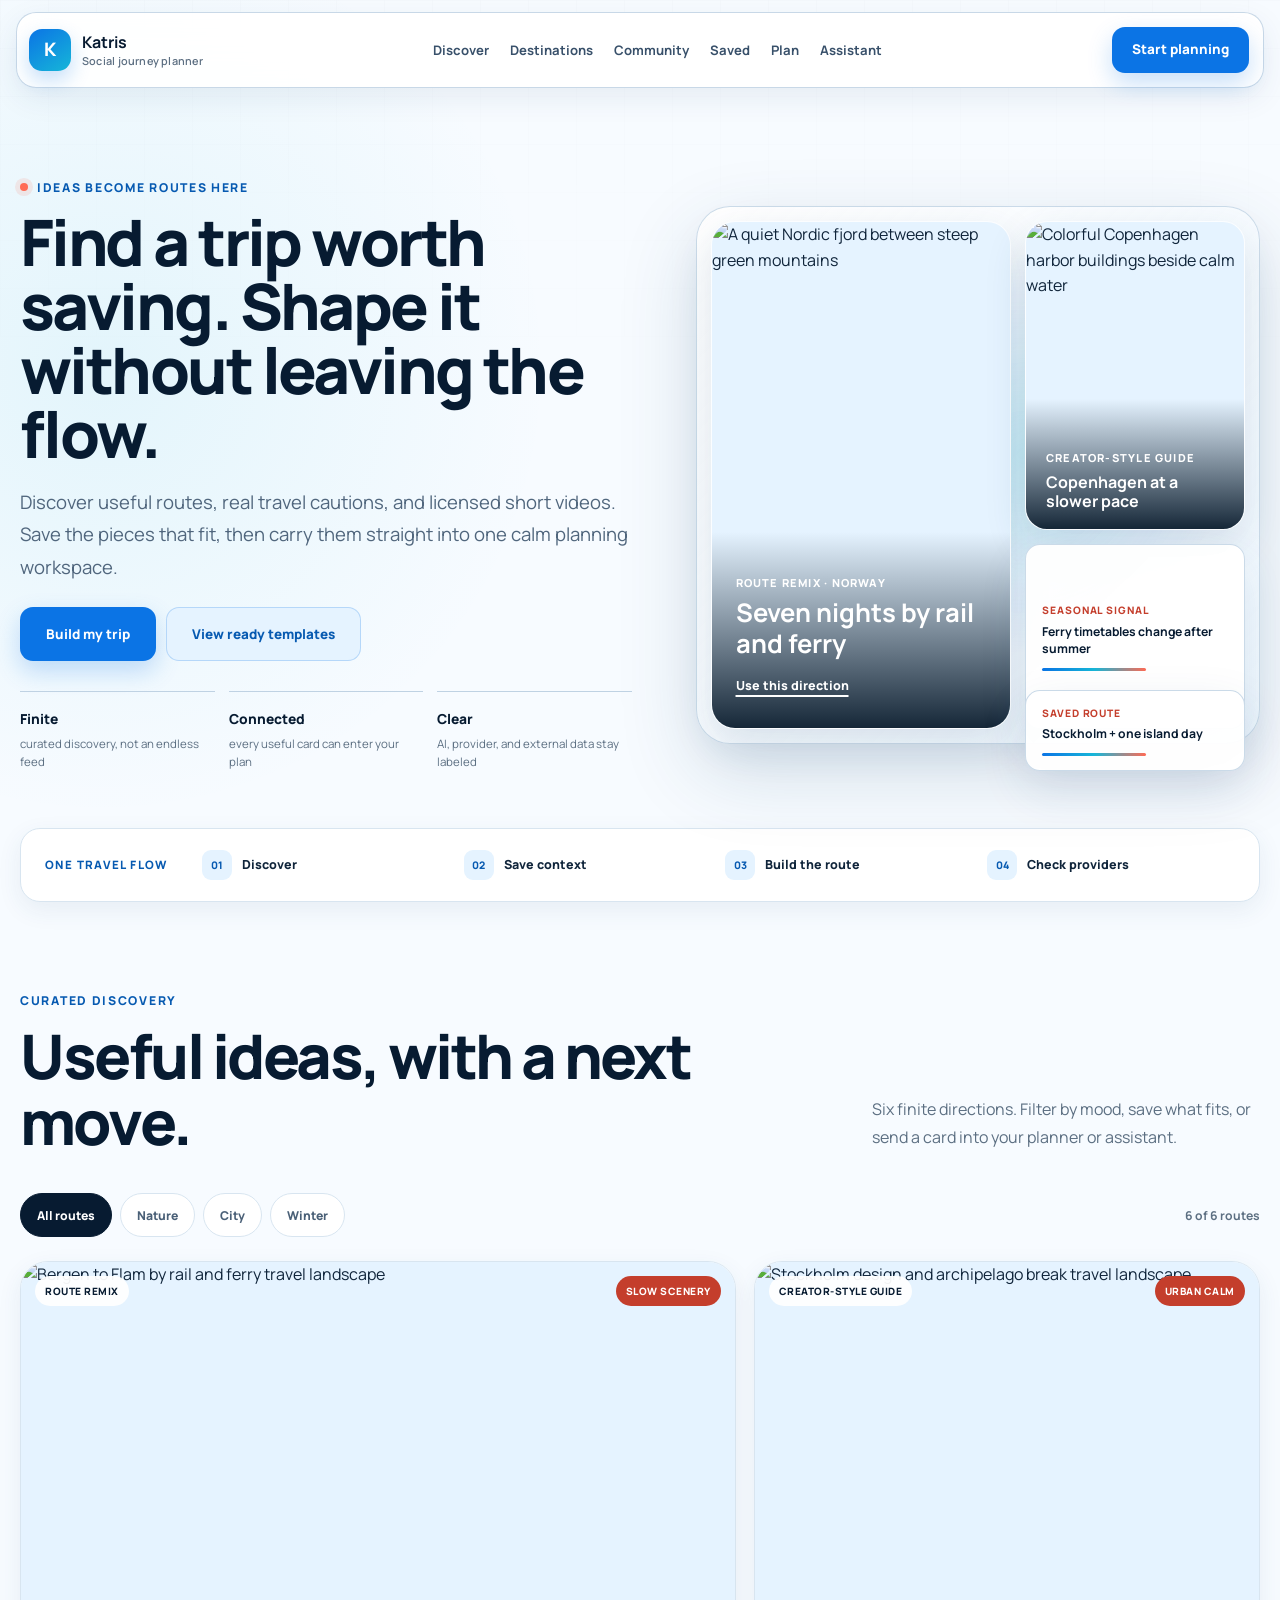
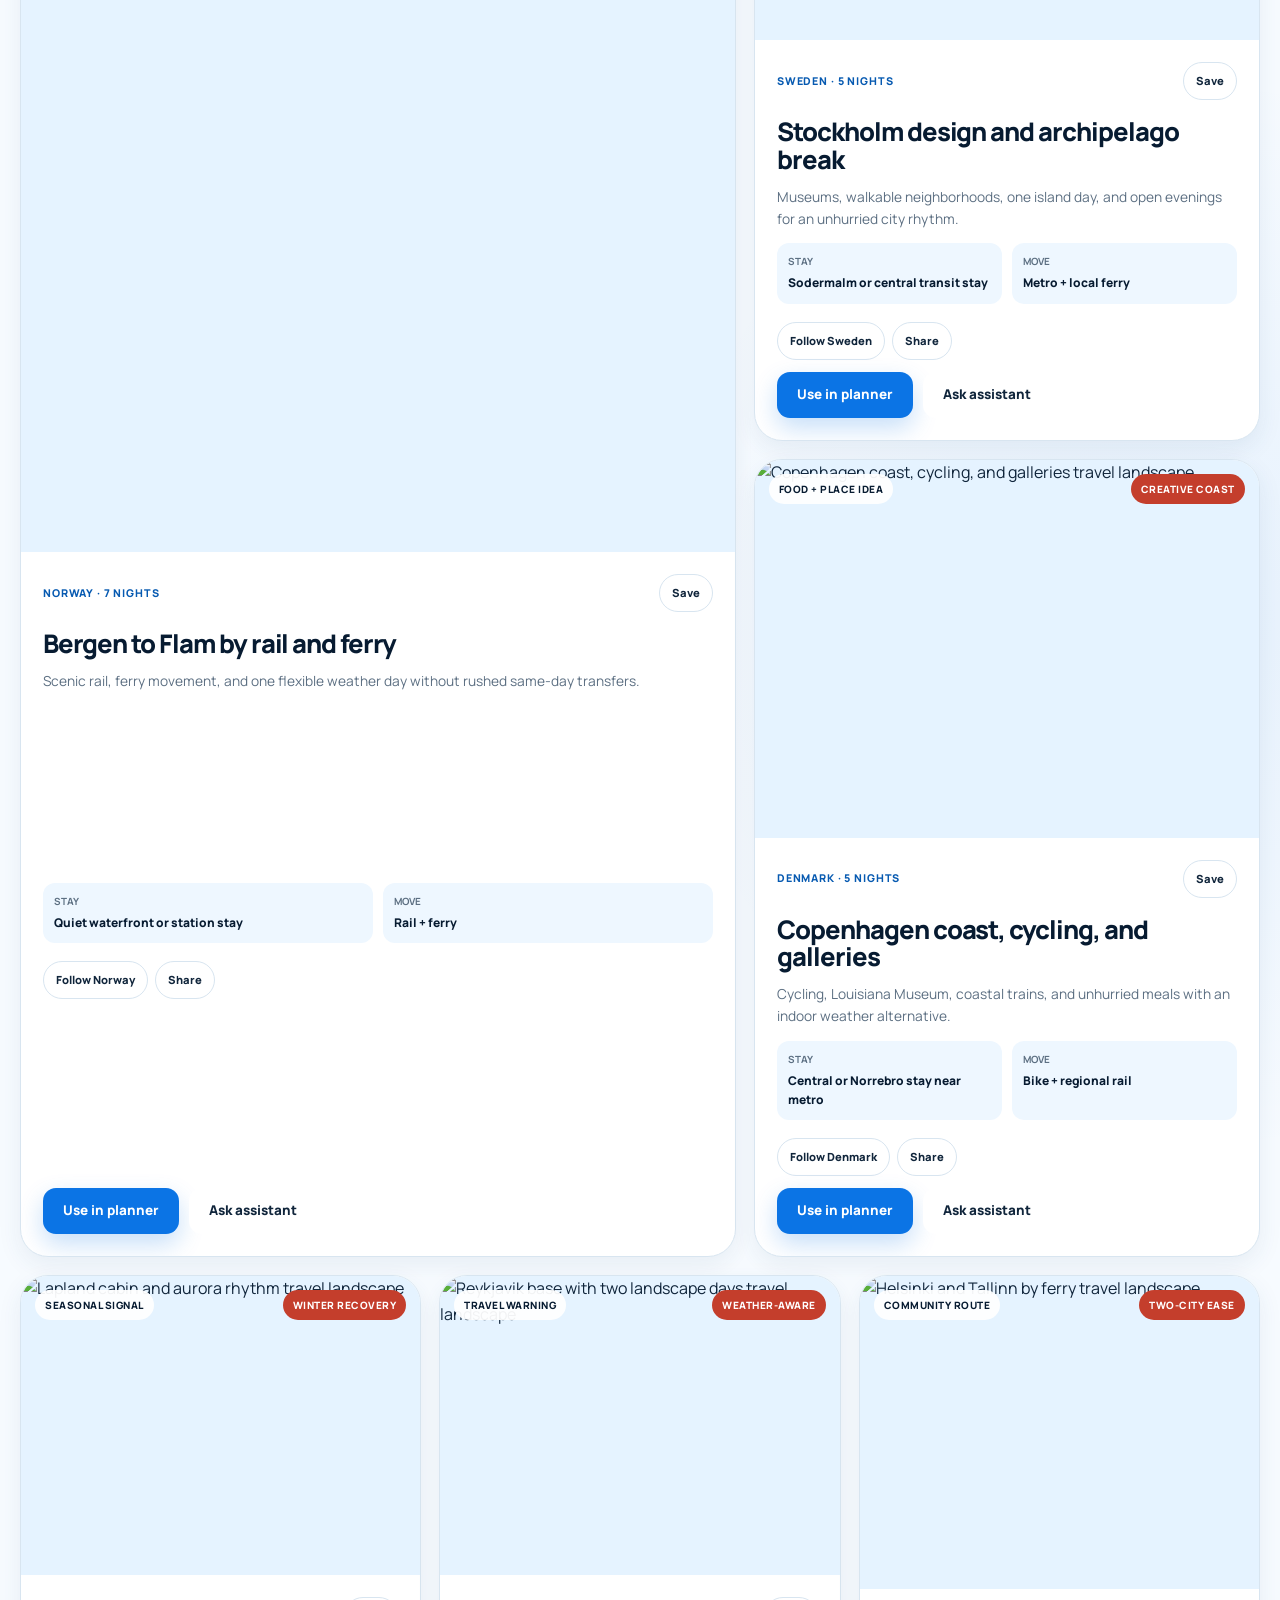
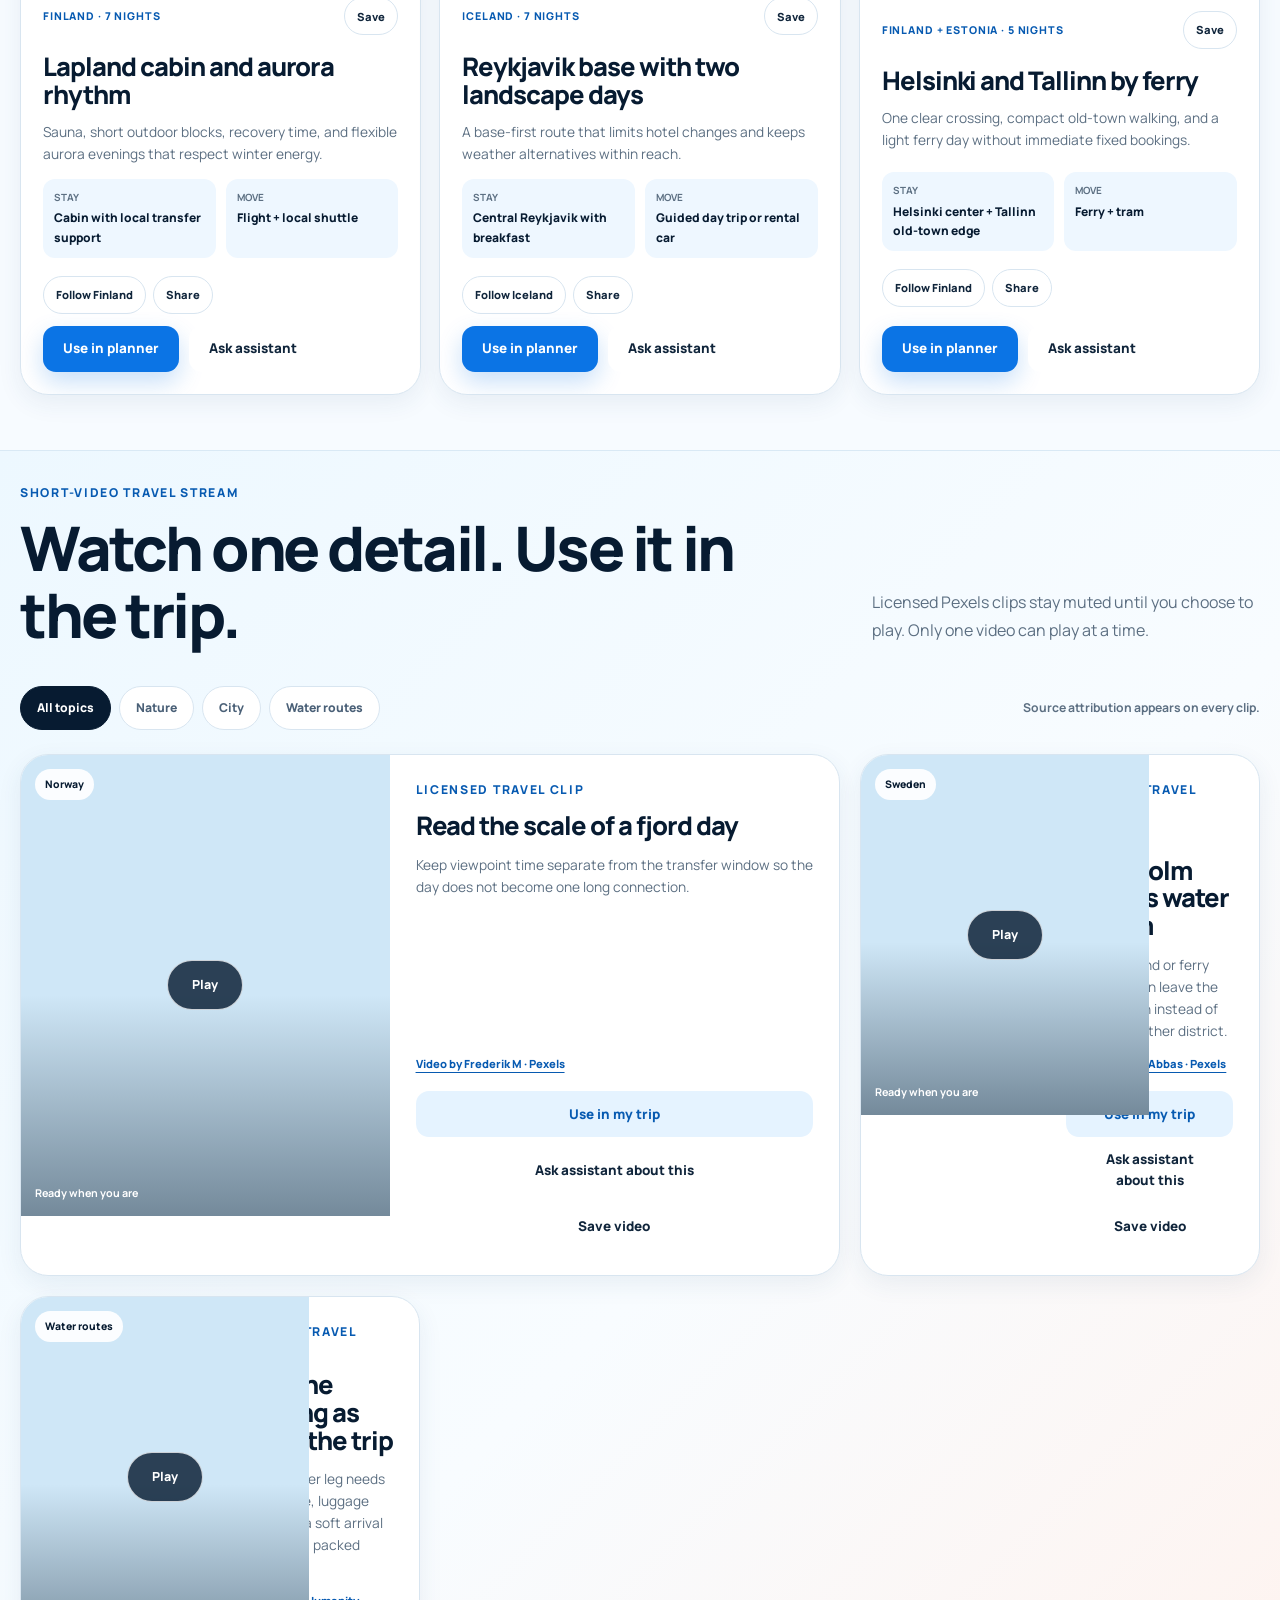
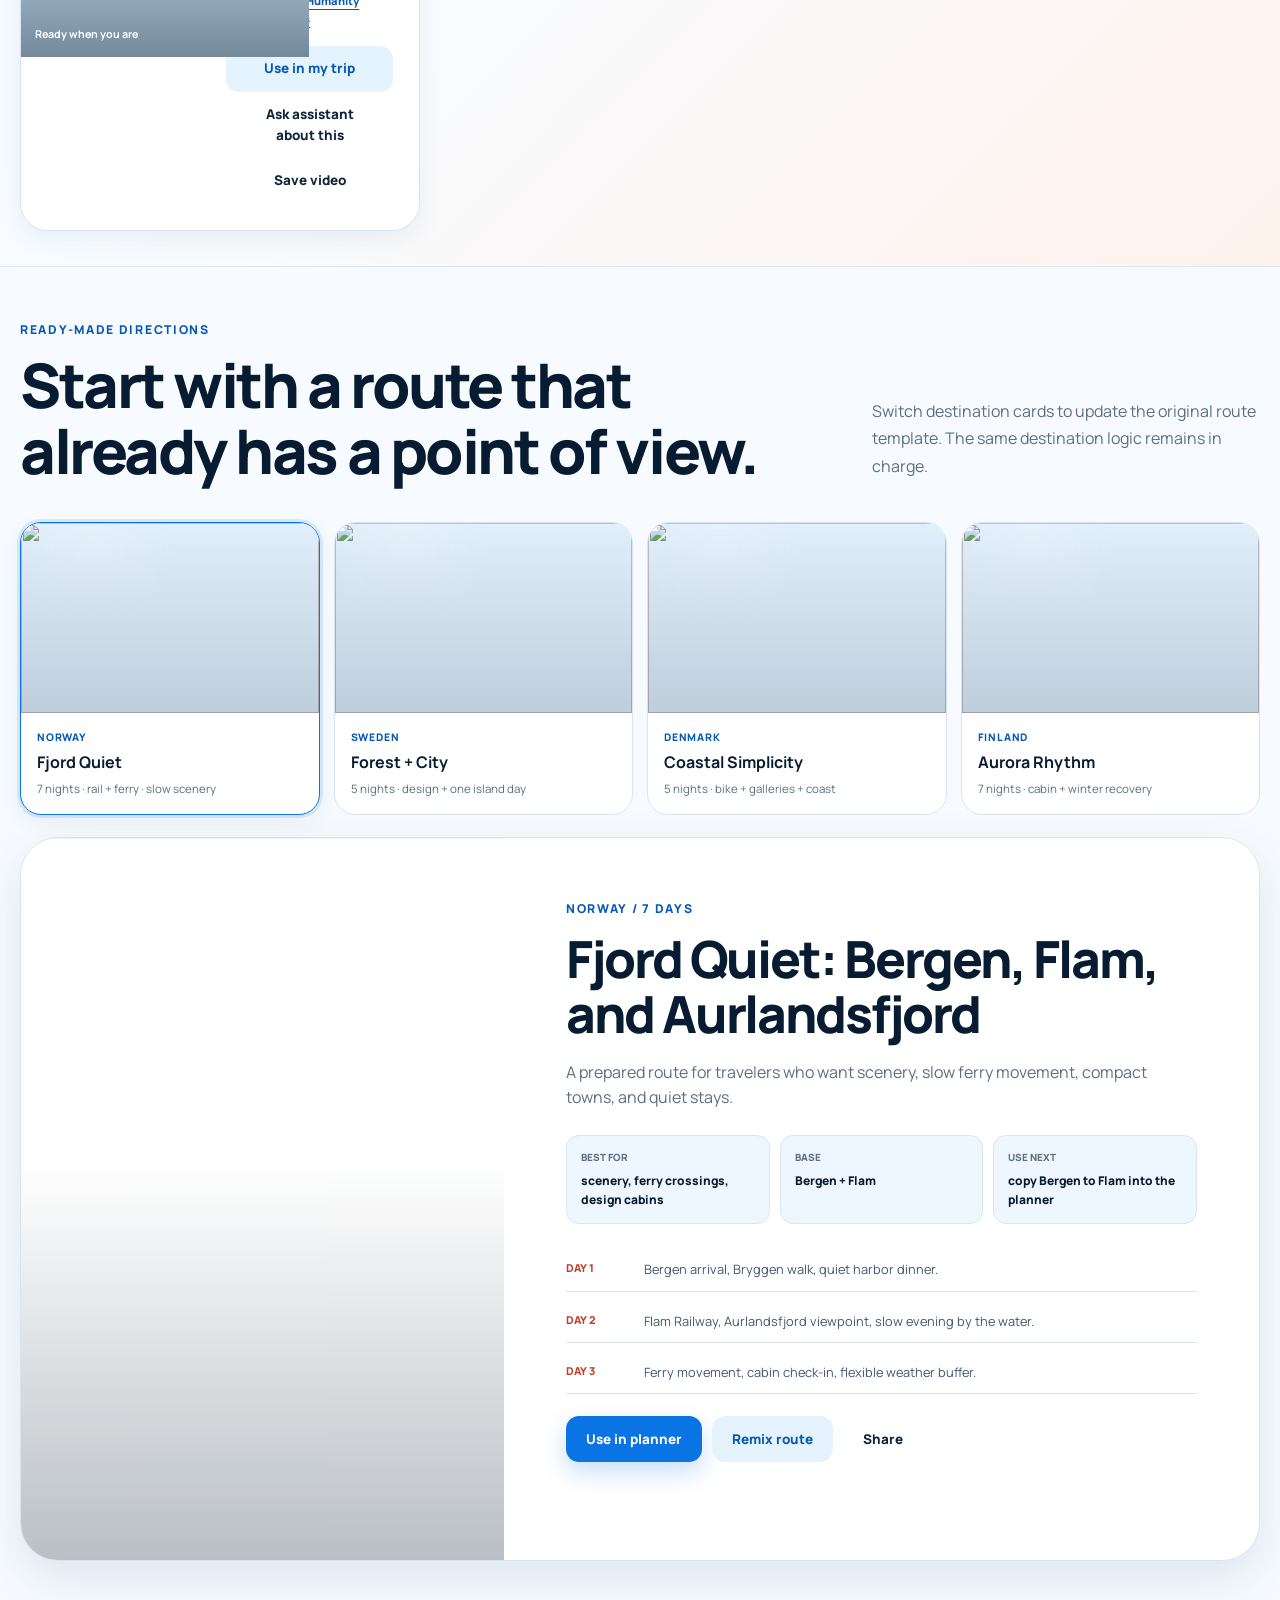
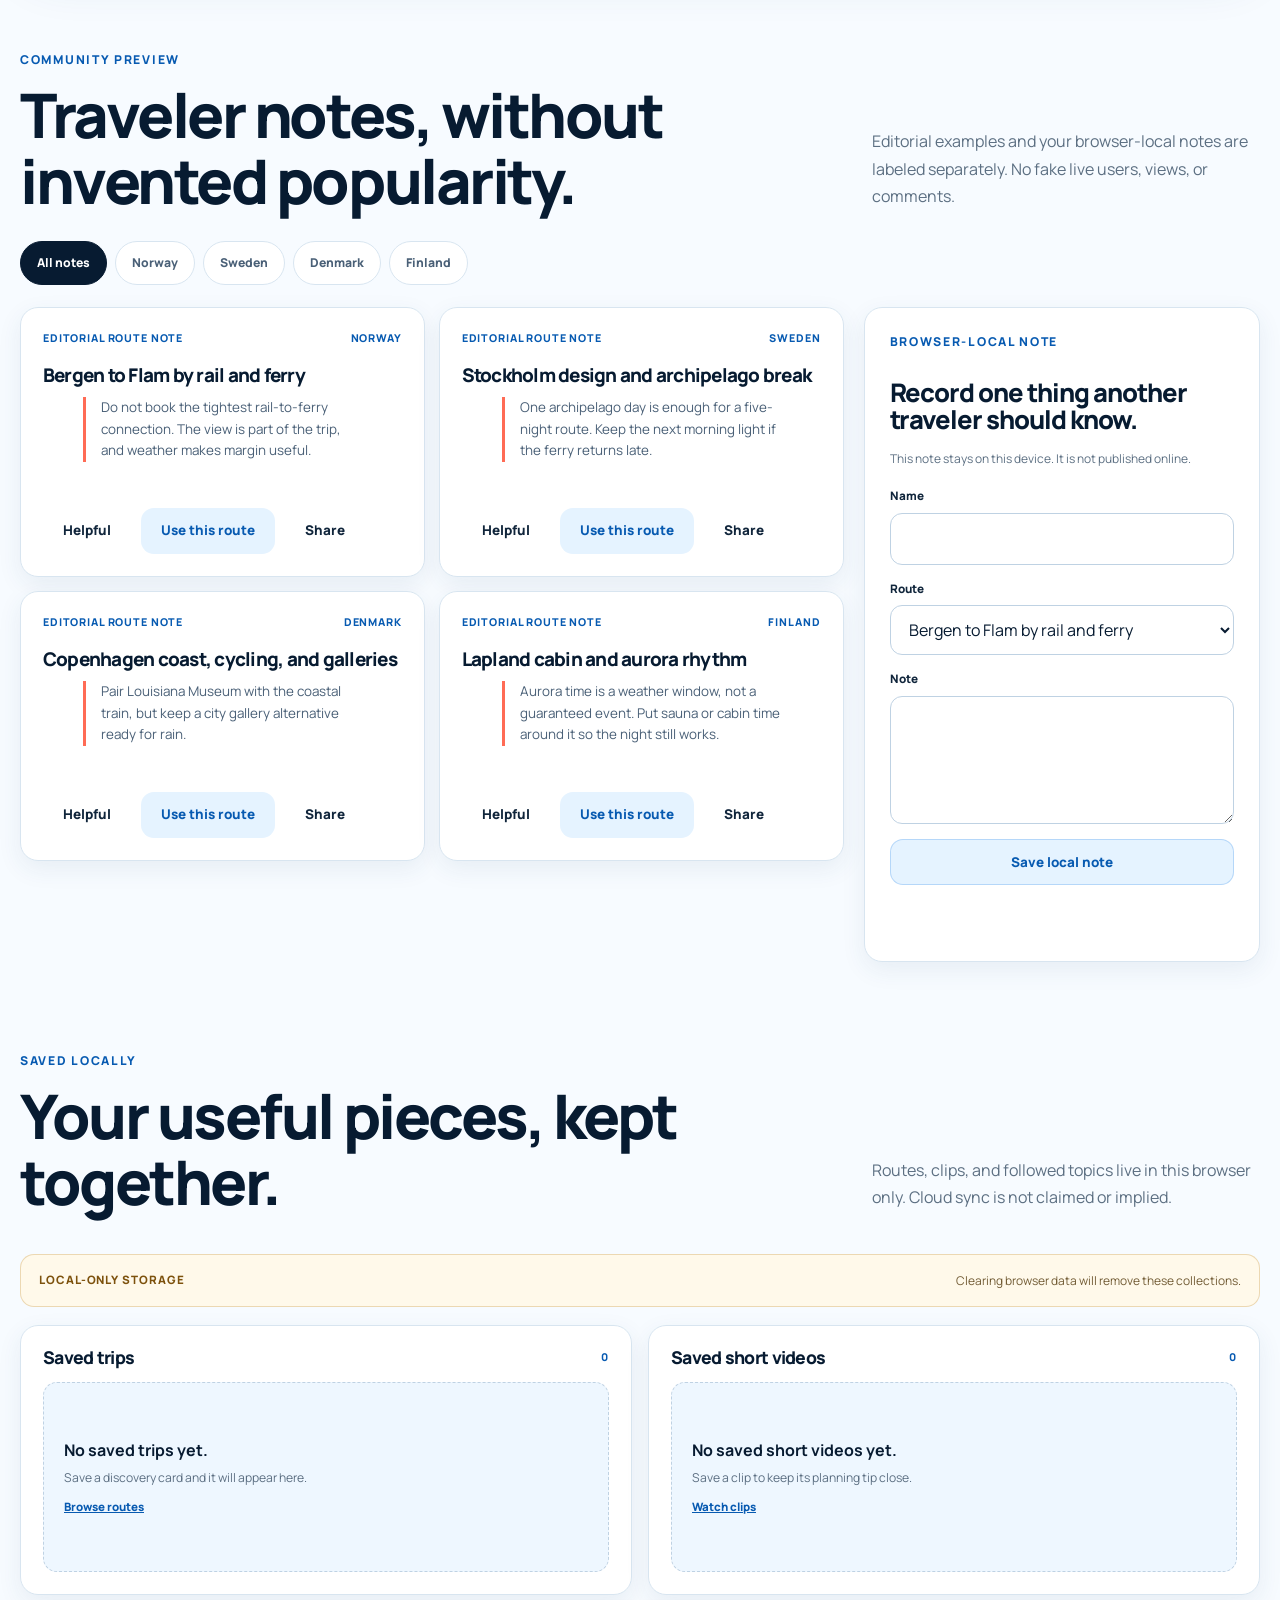
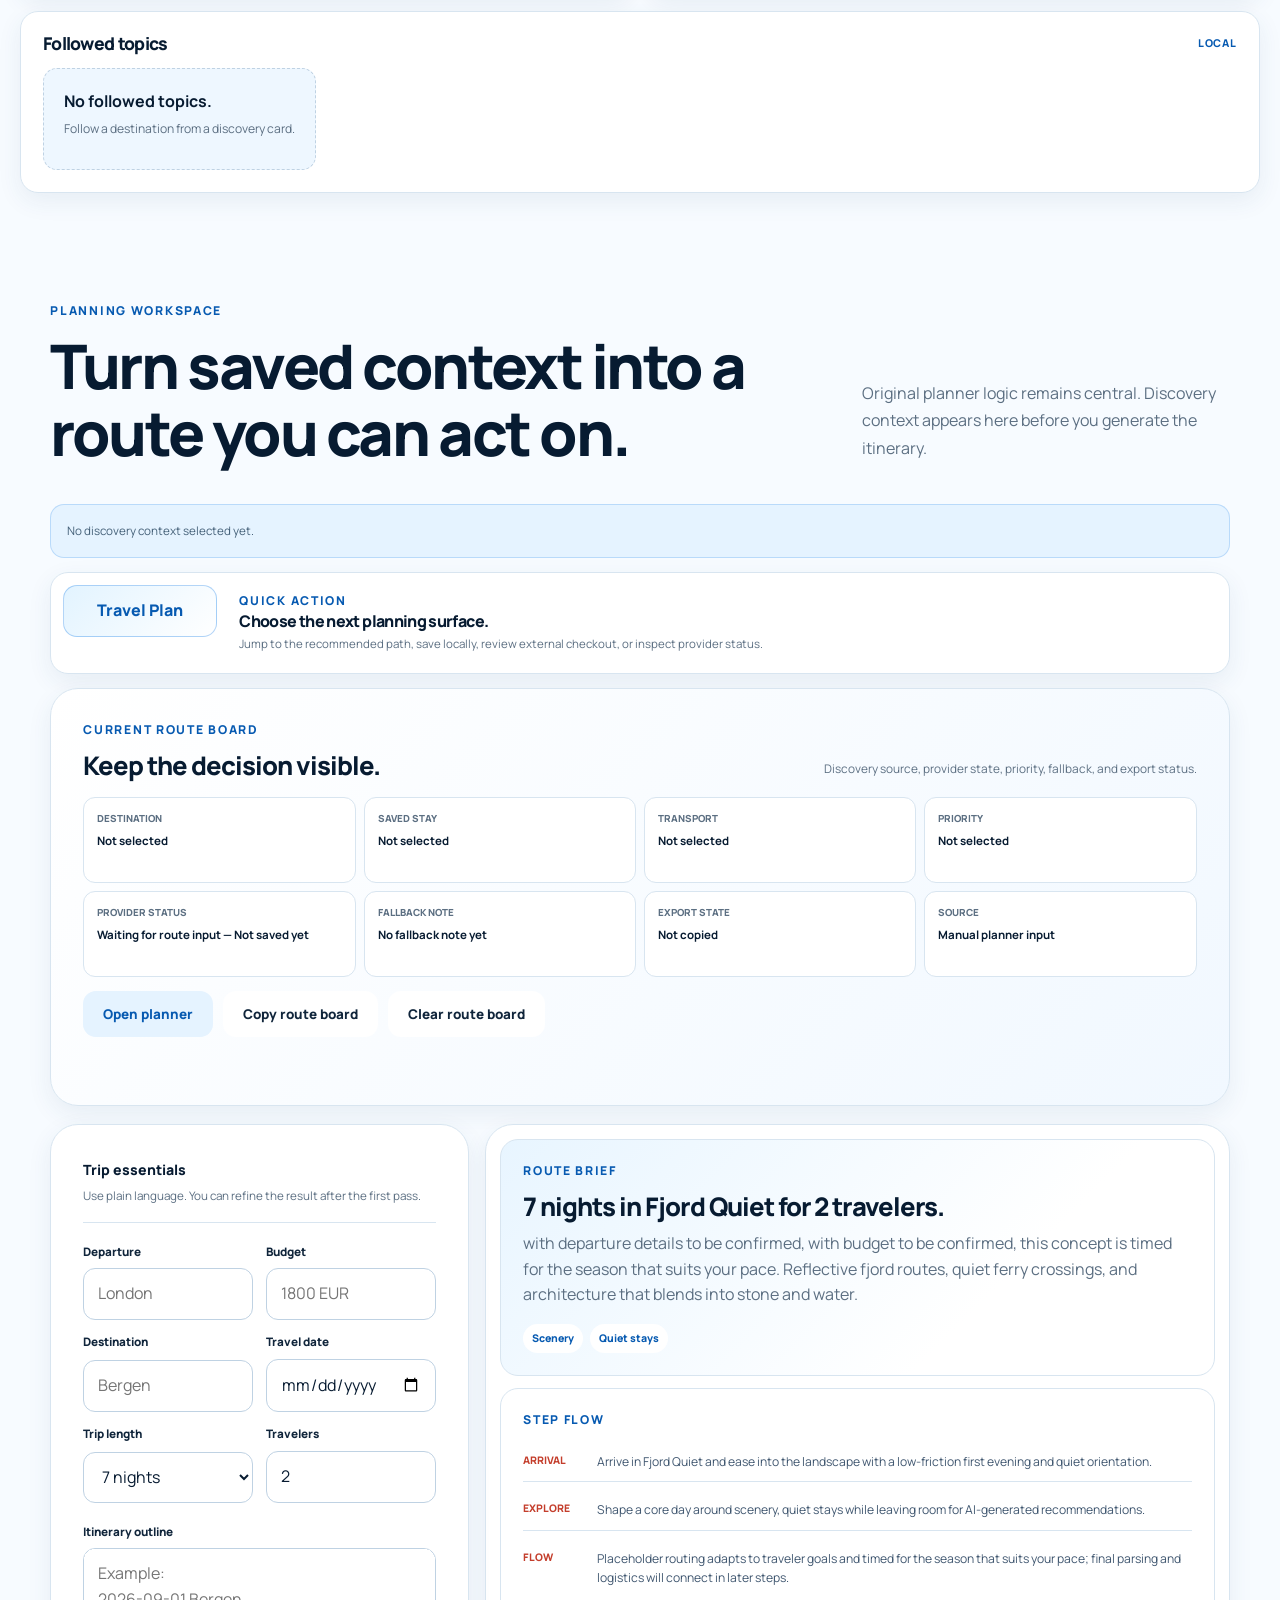
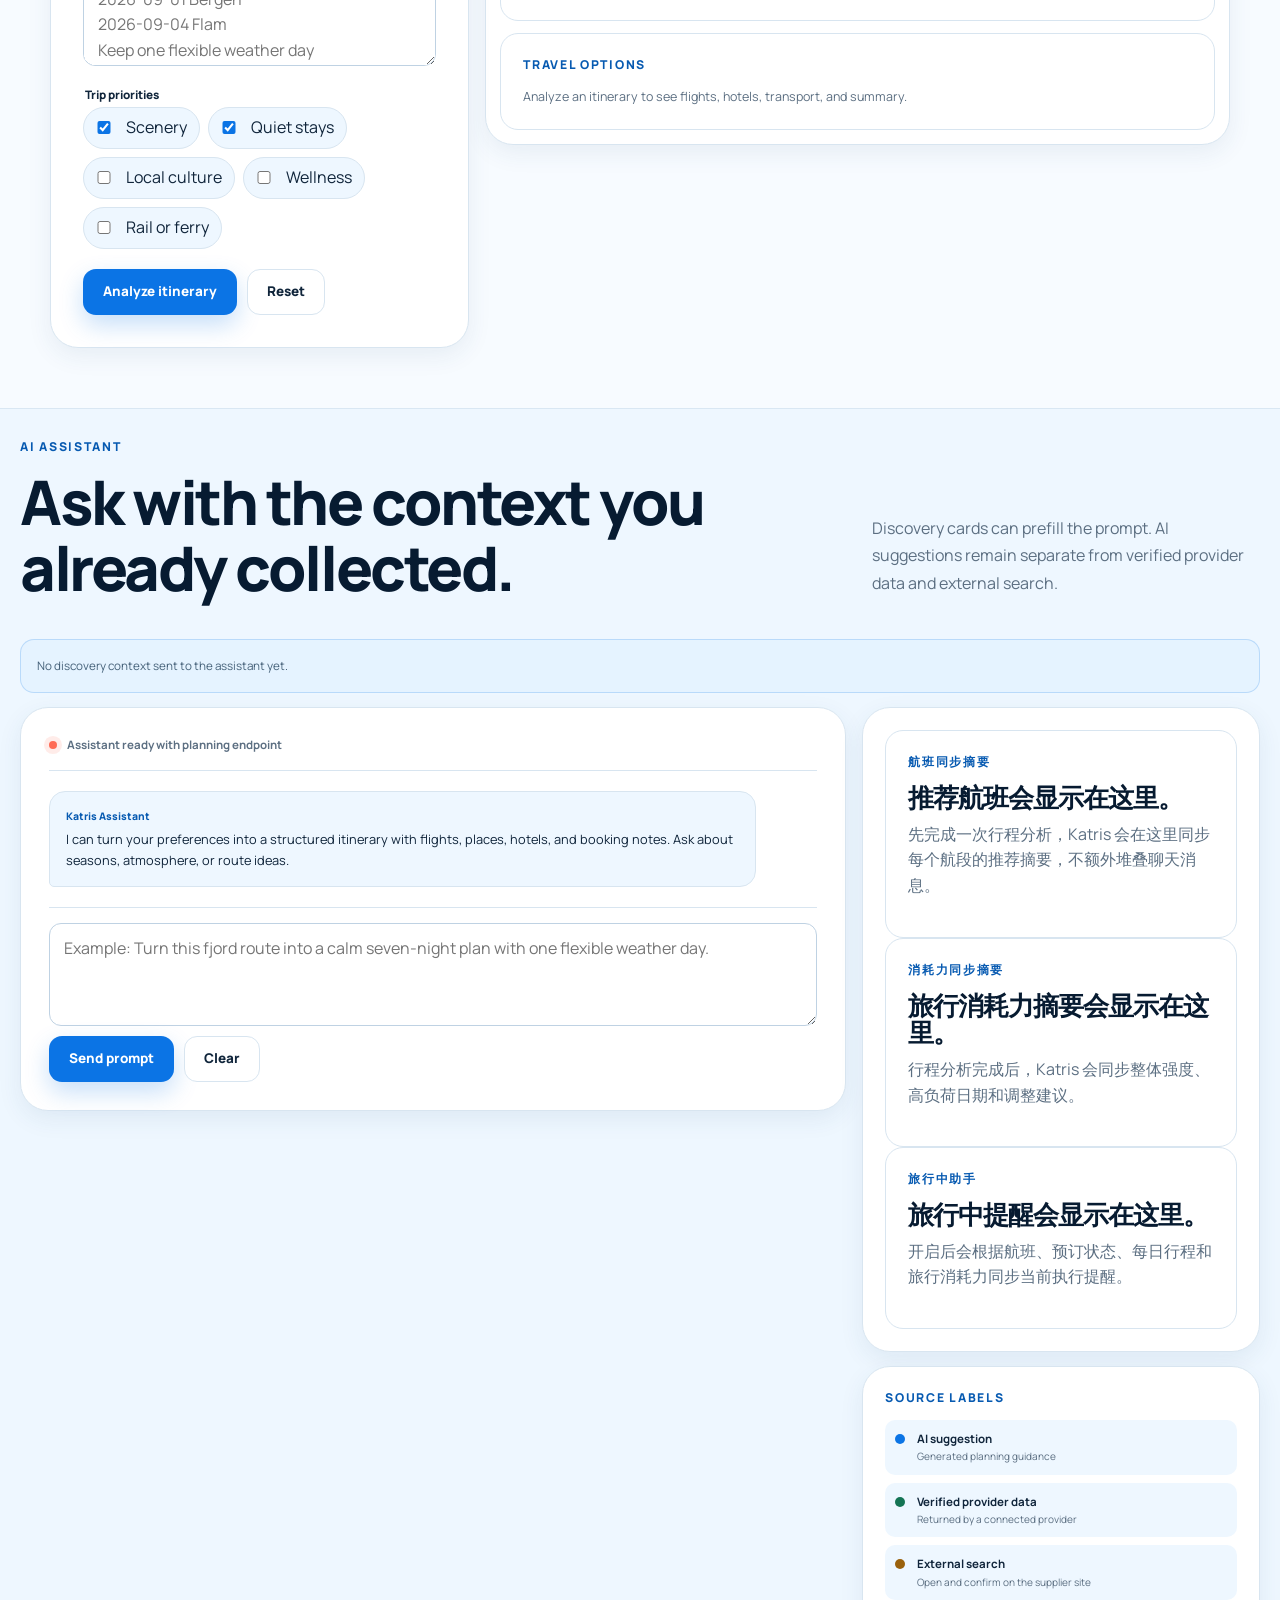
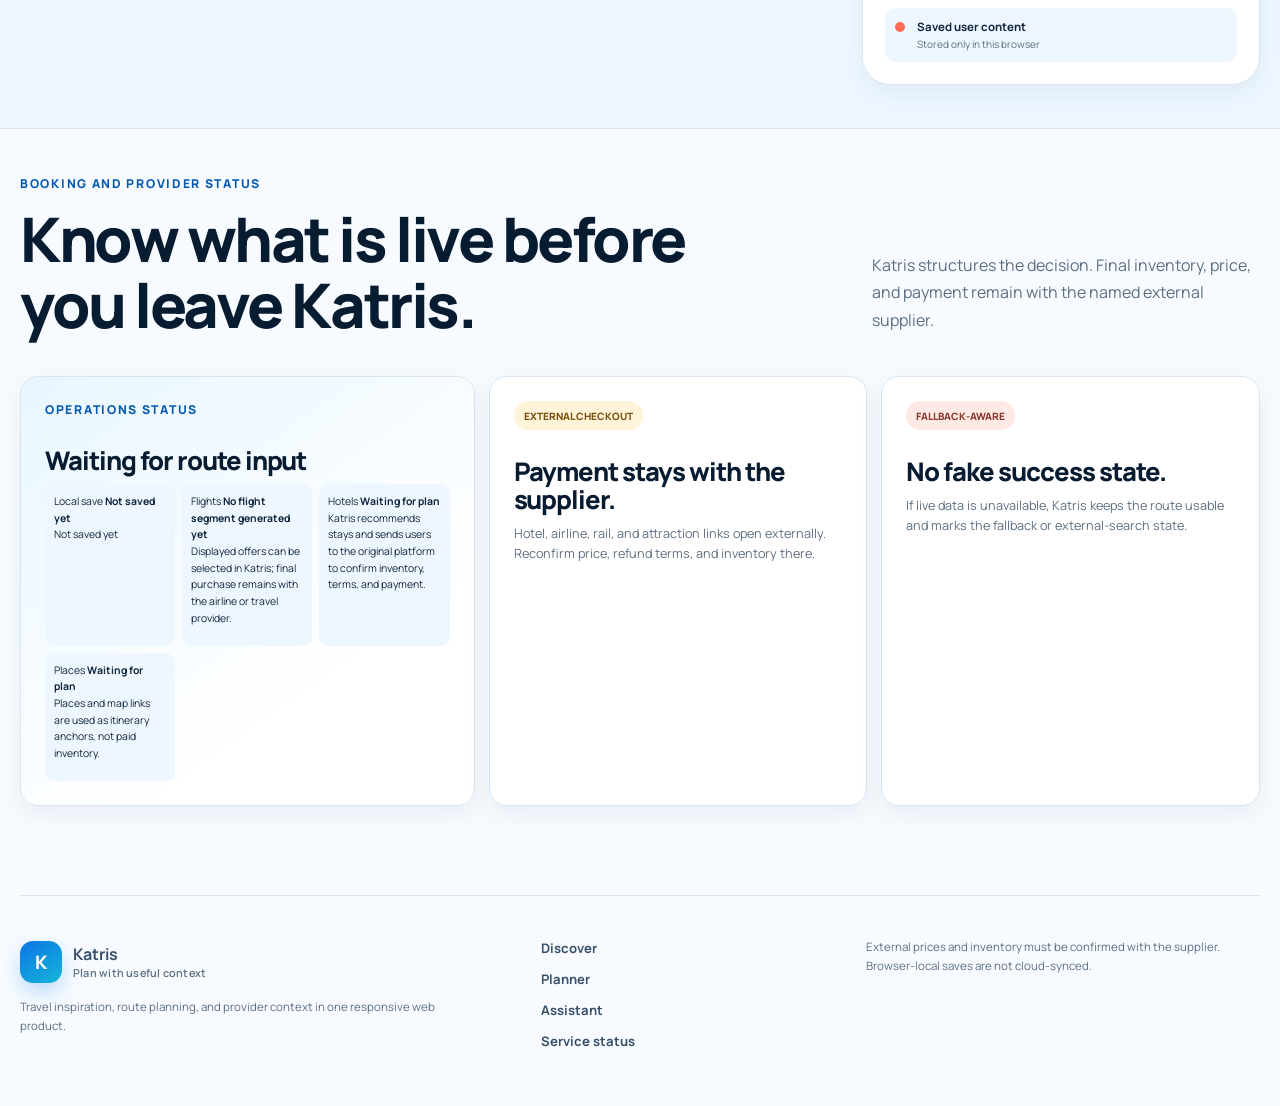
==== app.html @ 39244d88 "Merge cinematic shell with Katris app" ====
<!DOCTYPE html>
<html lang="en">
<head>
  <meta charset="UTF-8" />
  <meta name="viewport" content="width=device-width, initial-scale=1.0" />
  <meta name="theme-color" content="#f7fbff" />
  <title>Katris Travel AI | Discover, shape, and book a better trip</title>
  <meta
    name="description"
    content="Discover useful travel ideas, save the ones that fit, and turn them into a structured route with planning and provider context in one flow."
  />
  <link rel="icon" href="data:image/svg+xml,%3Csvg xmlns='http://www.w3.org/2000/svg' viewBox='0 0 64 64'%3E%3Crect width='64' height='64' rx='16' fill='%230b74e5'/%3E%3Ctext x='32' y='43' text-anchor='middle' font-family='Arial' font-size='34' font-weight='700' fill='white'%3EK%3C/text%3E%3C/svg%3E" />
  <link rel="preconnect" href="https://fonts.googleapis.com" />
  <link rel="preconnect" href="https://fonts.gstatic.com" crossorigin />
  <link href="https://fonts.googleapis.com/css2?family=Manrope:wght@400;500;600;700;800&amp;display=swap" rel="stylesheet" />
  <link rel="stylesheet" href="style.css" />
</head>
<body>
  <svg class="liquid-glass-svg" aria-hidden="true" focusable="false">
    <filter id="liquid-glass-filter" x="-20%" y="-20%" width="140%" height="140%">
      <feTurbulence type="fractalNoise" baseFrequency="0.012 0.028" numOctaves="2" seed="7" result="liquidNoise" />
      <feGaussianBlur in="liquidNoise" stdDeviation="1.8" result="softNoise" />
      <feDisplacementMap in="SourceGraphic" in2="softNoise" scale="10" xChannelSelector="R" yChannelSelector="G" result="refracted" />
      <feColorMatrix in="refracted" type="matrix" values="1 0 0 0 0.02  0 1 0 0 0.025  0 0 1 0 0.04  0 0 0 0.92 0" result="edgeTint" />
      <feBlend in="SourceGraphic" in2="edgeTint" mode="screen" />
    </filter>
  </svg>

  <a class="skip-link" href="#overview">Skip to content</a>

  <header class="site-header" data-header>
    <a class="brand" href="#top" aria-label="Katris Travel AI home">
      <span class="brand-mark" aria-hidden="true">K</span>
      <span class="brand-copy">
        <strong>Katris</strong>
        <span>Social journey planner</span>
      </span>
    </a>

    <nav class="site-nav" aria-label="Primary navigation">
      <a href="#discover">Discover</a>
      <a href="#destinations">Destinations</a>
      <a href="#community">Community</a>
      <a href="#saved">Saved</a>
      <a href="#planner">Plan</a>
      <a href="#assistant">Assistant</a>
    </nav>

    <button class="nav-cta" type="button" data-scroll-target="#planner">Start planning</button>
  </header>

  <main id="top">
    <section class="hero-section" id="overview" aria-labelledby="hero-title">
      <div class="hero-copy">
        <p class="eyebrow"><span class="signal-dot" aria-hidden="true"></span>Ideas become routes here</p>
        <h1 id="hero-title">Find a trip worth saving. Shape it without leaving the flow.</h1>
        <p class="hero-text">
          Discover useful routes, real travel cautions, and licensed short videos. Save the pieces that fit,
          then carry them straight into one calm planning workspace.
        </p>

        <div class="hero-actions">
          <button class="primary-button" type="button" data-scroll-target="#planner">Build my trip</button>
          <button class="secondary-button" type="button" data-scroll-target="#destinations">View ready templates</button>
        </div>

        <dl class="hero-stats">
          <div><dt>Finite</dt><dd>curated discovery, not an endless feed</dd></div>
          <div><dt>Connected</dt><dd>every useful card can enter your plan</dd></div>
          <div><dt>Clear</dt><dd>AI, provider, and external data stay labeled</dd></div>
        </dl>
      </div>

      <div class="hero-panel" role="group" aria-label="Travel discovery preview">
        <article class="hero-story hero-story--primary">
          <video
            class="motion-media"
            muted
            loop
            autoplay
            playsinline
            preload="metadata"
            poster="https://images.unsplash.com/photo-1500534623283-312aade485b7?auto=format&amp;fit=crop&amp;w=1200&amp;q=88"
            aria-hidden="true"
          >
            <source src="https://www.pexels.com/download/video/5208612/" type="video/mp4" />
          </video>
          <img
            src="https://images.unsplash.com/photo-1500534623283-312aade485b7?auto=format&amp;fit=crop&amp;w=1200&amp;q=88"
            alt="A quiet Nordic fjord between steep green mountains"
            width="900"
            height="1200"
            fetchpriority="high"
          />
          <div class="story-overlay">
            <span>Route remix · Norway</span>
            <strong>Seven nights by rail and ferry</strong>
            <button type="button" data-hero-route="fjord">Use this direction</button>
          </div>
        </article>

        <article class="hero-story hero-story--side">
          <video
            class="motion-media"
            muted
            loop
            autoplay
            playsinline
            preload="metadata"
            poster="https://images.unsplash.com/photo-1513622470522-26c3c8a854bc?auto=format&amp;fit=crop&amp;w=900&amp;q=86"
            aria-hidden="true"
          >
            <source src="https://www.pexels.com/download/video/12637601/" type="video/mp4" />
          </video>
          <img
            src="https://images.unsplash.com/photo-1513622470522-26c3c8a854bc?auto=format&amp;fit=crop&amp;w=900&amp;q=86"
            alt="Colorful Copenhagen harbor buildings beside calm water"
            width="900"
            height="640"
            fetchpriority="high"
          />
          <div class="story-overlay compact">
            <span>Creator-style guide</span>
            <strong>Copenhagen at a slower pace</strong>
          </div>
        </article>

        <aside class="hero-signal hero-signal--top" aria-label="Seasonal travel signal">
          <span>Seasonal signal</span>
          <strong>Ferry timetables change after summer</strong>
        </aside>
        <aside class="hero-signal hero-signal--bottom" aria-label="Saved route preview">
          <span>Saved route</span>
          <strong>Stockholm + one island day</strong>
        </aside>
      </div>
    </section>

    <section class="social-proof-strip" aria-label="How Katris connects discovery to planning">
      <p>One travel flow</p>
      <ol>
        <li><span>01</span>Discover</li>
        <li><span>02</span>Save context</li>
        <li><span>03</span>Build the route</li>
        <li><span>04</span>Check providers</li>
      </ol>
    </section>

    <section class="feature-section discover-section" id="discover" aria-labelledby="discover-title">
      <div class="feature-heading">
        <div>
          <p class="eyebrow">Curated discovery</p>
          <h2 id="discover-title">Useful ideas, with a next move.</h2>
        </div>
        <p>Six finite directions. Filter by mood, save what fits, or send a card into your planner or assistant.</p>
      </div>

      <div class="feature-toolbar" role="group" aria-label="Filter discovery routes">
        <div class="feature-filters">
          <button class="is-active" type="button" data-filter="all" aria-pressed="true">All routes</button>
          <button type="button" data-filter="nature" aria-pressed="false">Nature</button>
          <button type="button" data-filter="city" aria-pressed="false">City</button>
          <button type="button" data-filter="winter" aria-pressed="false">Winter</button>
        </div>
        <span id="discovery-count" class="result-count" aria-live="polite"></span>
      </div>

      <div class="discovery-grid" id="discovery-grid" aria-live="polite" aria-busy="false"></div>
      <div class="module-state" id="discovery-state" hidden role="status"></div>
    </section>

    <section class="feature-section video-section" id="guides" aria-labelledby="video-title">
      <div class="feature-heading">
        <div>
          <p class="eyebrow">Short-video travel stream</p>
          <h2 id="video-title">Watch one detail. Use it in the trip.</h2>
        </div>
        <p>Licensed Pexels clips stay muted until you choose to play. Only one video can play at a time.</p>
      </div>

      <div class="feature-toolbar" role="group" aria-label="Filter travel videos">
        <div class="feature-filters video-filters">
          <button class="is-active" type="button" data-video-filter="all" aria-pressed="true">All topics</button>
          <button type="button" data-video-filter="nature" aria-pressed="false">Nature</button>
          <button type="button" data-video-filter="city" aria-pressed="false">City</button>
          <button type="button" data-video-filter="water" aria-pressed="false">Water routes</button>
        </div>
        <p class="source-note">Source attribution appears on every clip.</p>
      </div>

      <div class="video-stream" id="guidance-grid" aria-live="polite"></div>
      <div class="module-state" id="video-state" hidden role="status"></div>
    </section>

    <section class="destinations-section" id="destinations" aria-labelledby="routes-title">
      <div class="section-heading">
        <div>
          <p class="eyebrow">Ready-made directions</p>
          <h2 id="routes-title">Start with a route that already has a point of view.</h2>
        </div>
        <p>Switch destination cards to update the original route template. The same destination logic remains in charge.</p>
      </div>

      <div class="destination-grid" role="group" aria-label="Destination moods">
        <button class="destination-card is-active" type="button" data-region="fjord" aria-pressed="true">
          <span class="destination-visual">
            <video muted loop autoplay playsinline preload="metadata" poster="https://images.unsplash.com/photo-1500534623283-312aade485b7?auto=format&amp;fit=crop&amp;w=900&amp;q=84" aria-hidden="true">
              <source src="https://www.pexels.com/download/video/5208612/" type="video/mp4" />
            </video>
            <img
              src="https://images.unsplash.com/photo-1500534623283-312aade485b7?auto=format&amp;fit=crop&amp;w=900&amp;q=84"
              alt=""
              width="900"
              height="720"
              loading="lazy"
            />
          </span>
          <span class="destination-copy"><span class="route-country">Norway</span><strong>Fjord Quiet</strong><span>7 nights · rail + ferry · slow scenery</span></span>
        </button>

        <button class="destination-card" type="button" data-region="forest" aria-pressed="false">
          <span class="destination-visual">
            <video muted loop autoplay playsinline preload="metadata" poster="https://images.unsplash.com/photo-1509356843151-3e7d96241e11?auto=format&amp;fit=crop&amp;w=900&amp;q=84" aria-hidden="true">
              <source src="https://www.pexels.com/download/video/12637601/" type="video/mp4" />
            </video>
            <img
              src="https://images.unsplash.com/photo-1509356843151-3e7d96241e11?auto=format&amp;fit=crop&amp;w=900&amp;q=84"
              alt=""
              width="900"
              height="720"
              loading="lazy"
            />
          </span>
          <span class="destination-copy"><span class="route-country">Sweden</span><strong>Forest + City</strong><span>5 nights · design + one island day</span></span>
        </button>

        <button class="destination-card" type="button" data-region="coast" aria-pressed="false">
          <span class="destination-visual">
            <video muted loop autoplay playsinline preload="metadata" poster="https://images.unsplash.com/photo-1513622470522-26c3c8a854bc?auto=format&amp;fit=crop&amp;w=900&amp;q=84" aria-hidden="true">
              <source src="https://www.pexels.com/download/video/13600132/" type="video/mp4" />
            </video>
            <img
              src="https://images.unsplash.com/photo-1513622470522-26c3c8a854bc?auto=format&amp;fit=crop&amp;w=900&amp;q=84"
              alt=""
              width="900"
              height="720"
              loading="lazy"
            />
          </span>
          <span class="destination-copy"><span class="route-country">Denmark</span><strong>Coastal Simplicity</strong><span>5 nights · bike + galleries + coast</span></span>
        </button>

        <button class="destination-card" type="button" data-region="aurora" aria-pressed="false">
          <span class="destination-visual">
            <video muted loop autoplay playsinline preload="metadata" poster="https://images.unsplash.com/photo-1483347756197-71ef80e95f73?auto=format&amp;fit=crop&amp;w=900&amp;q=84" aria-hidden="true">
              <source src="https://www.pexels.com/download/video/5701989/" type="video/mp4" />
            </video>
            <img
              src="https://images.unsplash.com/photo-1483347756197-71ef80e95f73?auto=format&amp;fit=crop&amp;w=900&amp;q=84"
              alt=""
              width="900"
              height="720"
              loading="lazy"
            />
          </span>
          <span class="destination-copy"><span class="route-country">Finland</span><strong>Aurora Rhythm</strong><span>7 nights · cabin + winter recovery</span></span>
        </button>
      </div>

      <article class="destination-template" id="destination-template" aria-live="polite">
        <div class="template-media" aria-hidden="true"></div>
        <div class="template-copy">
          <p class="eyebrow" id="template-kicker">Norway / 7 days</p>
          <h3 id="template-title">Fjord Quiet: Bergen, Flam, and Aurlandsfjord</h3>
          <p id="template-summary">A prepared route for travelers who want scenery, slow ferry movement, compact towns, and quiet stays.</p>
          <dl class="template-meta">
            <div><dt>Best for</dt><dd id="template-best">scenery, ferry crossings, design cabins</dd></div>
            <div><dt>Base</dt><dd id="template-base">Bergen + Flam</dd></div>
            <div><dt>Use next</dt><dd id="template-action">Copy into the planner</dd></div>
          </dl>
          <div class="template-days" id="template-days">
            <article><span>Day 1</span><p>Bergen arrival, Bryggen walk, quiet harbor dinner.</p></article>
            <article><span>Day 2</span><p>Flam Railway, Aurlandsfjord viewpoint, slow evening by the water.</p></article>
            <article><span>Day 3</span><p>Ferry movement, cabin check-in, flexible weather buffer.</p></article>
          </div>
          <div class="template-actions">
            <button class="primary-button" type="button" data-template-use>Use in planner</button>
            <button class="secondary-button" type="button" data-template-remix>Remix route</button>
            <button class="ghost-button" type="button" data-template-share>Share</button>
          </div>
          <p class="inline-status" id="template-status" aria-live="polite"></p>
        </div>
      </article>
    </section>

    <section class="feature-section community-section" id="community" aria-labelledby="community-title">
      <div class="feature-heading">
        <div>
          <p class="eyebrow">Community preview</p>
          <h2 id="community-title">Traveler notes, without invented popularity.</h2>
        </div>
        <p>Editorial examples and your browser-local notes are labeled separately. No fake live users, views, or comments.</p>
      </div>

      <div class="topic-row" role="group" aria-label="Destination topics">
        <button type="button" data-community-topic="all" class="is-active" aria-pressed="true">All notes</button>
        <button type="button" data-community-topic="Norway" aria-pressed="false">Norway</button>
        <button type="button" data-community-topic="Sweden" aria-pressed="false">Sweden</button>
        <button type="button" data-community-topic="Denmark" aria-pressed="false">Denmark</button>
        <button type="button" data-community-topic="Finland" aria-pressed="false">Finland</button>
      </div>

      <div class="community-layout">
        <div id="community-list" class="community-list" aria-live="polite"></div>
        <form id="community-form" class="community-form">
          <p class="eyebrow">Browser-local note</p>
          <h3>Record one thing another traveler should know.</h3>
          <p class="form-helper">This note stays on this device. It is not published online.</p>
          <label><span>Name</span><input name="name" type="text" maxlength="30" autocomplete="name" required /></label>
          <label><span>Route</span><select name="route" id="community-route"></select></label>
          <label><span>Note</span><textarea name="note" maxlength="220" rows="4" required></textarea></label>
          <button class="secondary-button" type="submit">Save local note</button>
          <p id="community-status" class="inline-status" aria-live="polite"></p>
        </form>
      </div>
    </section>

    <section class="feature-section saved-section" id="saved" aria-labelledby="saved-title">
      <div class="feature-heading">
        <div>
          <p class="eyebrow">Saved locally</p>
          <h2 id="saved-title">Your useful pieces, kept together.</h2>
        </div>
        <p>Routes, clips, and followed topics live in this browser only. Cloud sync is not claimed or implied.</p>
      </div>

      <div class="local-only-banner" role="note">
        <span>Local-only storage</span>
        <p>Clearing browser data will remove these collections.</p>
      </div>

      <div class="saved-layout">
        <section class="saved-panel" aria-labelledby="saved-routes-title">
          <div class="saved-panel-head"><h3 id="saved-routes-title">Saved trips</h3><span id="saved-route-count">0</span></div>
          <div id="saved-grid" class="saved-grid"></div>
        </section>
        <section class="saved-panel" aria-labelledby="saved-videos-title">
          <div class="saved-panel-head"><h3 id="saved-videos-title">Saved short videos</h3><span id="saved-video-count">0</span></div>
          <div id="saved-video-grid" class="saved-grid"></div>
        </section>
        <section class="saved-panel saved-panel--topics" aria-labelledby="followed-title">
          <div class="saved-panel-head"><h3 id="followed-title">Followed topics</h3><span>local</span></div>
          <div id="followed-topic-list" class="followed-topic-list"></div>
        </section>
      </div>
    </section>

    <section class="planner-section" id="planner" aria-labelledby="planner-title">
      <div class="section-heading planner-heading">
        <div>
          <p class="eyebrow">Planning workspace</p>
          <h2 id="planner-title">Turn saved context into a route you can act on.</h2>
        </div>
        <p>Original planner logic remains central. Discovery context appears here before you generate the itinerary.</p>
      </div>

      <div class="context-ribbon" id="planner-context" aria-live="polite">
        <span>No discovery context selected yet.</span>
      </div>

      <div class="liquid-plan-stage" role="group" aria-label="Travel plan quick controls">
        <nav class="liquid-glass-nav" aria-label="Travel plan dropdown">
          <button class="liquid-trigger" type="button" data-liquid-menu-toggle aria-expanded="false" aria-controls="liquid-plan-menu">
            <span class="liquid-trigger-clone" aria-hidden="true">Travel Plan</span>
            <span>Travel Plan</span>
          </button>
          <div class="liquid-menu" id="liquid-plan-menu" hidden>
            <button type="button" data-liquid-action="recommended">Recommended path</button>
            <button type="button" data-liquid-action="saved">Save current trip</button>
            <button type="button" data-liquid-action="suppliers">Supplier checkout</button>
            <button type="button" data-liquid-action="monitor">Operations status</button>
          </div>
        </nav>
        <article class="liquid-menu-detail" id="liquid-menu-detail" aria-live="polite">
          <p class="eyebrow">Quick action</p>
          <h3>Choose the next planning surface.</h3>
          <p>Jump to the recommended path, save locally, review external checkout, or inspect provider status.</p>
        </article>
      </div>

      <section class="route-board" id="route-board" aria-labelledby="route-board-title">
        <div class="route-board-head">
          <div><p class="eyebrow">Current route board</p><h3 id="route-board-title">Keep the decision visible.</h3></div>
          <p>Discovery source, provider state, priority, fallback, and export status.</p>
        </div>
        <div class="route-board-grid" id="route-board-grid"></div>
        <div class="feature-actions">
          <button class="secondary-button" type="button" data-open-planner>Open planner</button>
          <button class="ghost-button" type="button" data-copy-board>Copy route board</button>
          <button class="ghost-button" type="button" data-clear-board>Clear route board</button>
        </div>
        <p id="route-board-status" class="inline-status" aria-live="polite"></p>
      </section>

      <div class="planner-layout">
        <form class="planner-form" id="planner-form">
          <div class="form-intro">
            <span>Trip essentials</span>
            <p>Use plain language. You can refine the result after the first pass.</p>
          </div>
          <div class="form-grid">
            <div class="departure-budget-group">
              <label class="departure-field"><span>Departure</span><input id="from" name="from" type="text" placeholder="London" autocomplete="off" /></label>
              <label class="budget-field"><span>Budget</span><input id="budget" name="budget" type="text" placeholder="1800 EUR" autocomplete="off" /></label>
            </div>
            <label><span>Destination</span><input id="to" name="to" type="text" placeholder="Bergen" autocomplete="off" /></label>
            <label><span>Travel date</span><input id="date" name="date" type="date" /></label>
            <label>
              <span>Trip length</span>
              <select id="tripLength" name="tripLength">
                <option value="3 nights">3 nights</option>
                <option value="5 nights">5 nights</option>
                <option value="7 nights" selected>7 nights</option>
                <option value="10+ nights">10+ nights</option>
                <option value="2 weeks">2 weeks</option>
              </select>
            </label>
            <label><span>Travelers</span><input id="people" name="people" type="number" min="1" value="2" /></label>
          </div>

          <label class="full-width">
            <span>Itinerary outline</span>
            <textarea id="notes" name="notes" placeholder="Example:&#10;2026-09-01 Bergen&#10;2026-09-04 Flam&#10;Keep one flexible weather day"></textarea>
          </label>

          <fieldset class="travel-pillars">
            <legend>Trip priorities</legend>
            <label><input type="checkbox" name="pillars" value="Scenery" checked />Scenery</label>
            <label><input type="checkbox" name="pillars" value="Quiet stays" checked />Quiet stays</label>
            <label><input type="checkbox" name="pillars" value="Local culture" />Local culture</label>
            <label><input type="checkbox" name="pillars" value="Wellness" />Wellness</label>
            <label><input type="checkbox" name="pillars" value="Rail or ferry" />Rail or ferry</label>
          </fieldset>

          <div class="planner-actions">
            <button class="primary-button" id="analyze-planner" type="submit">Analyze itinerary</button>
            <button class="ghost-button" type="button" id="reset-planner">Reset</button>
          </div>
          <div id="preference-gate" class="preference-gate" hidden></div>
        </form>

        <aside class="planner-preview" aria-label="Itinerary preview" aria-live="polite">
          <div class="preview-card route-brief-card">
            <p class="eyebrow">Route brief</p>
            <h3 id="preview-title">A seven-night Nordic reset.</h3>
            <p id="preview-summary">Build a trip concept to see itinerary structure, travel options, and partner-ready booking paths.</p>
            <ul id="preview-pillars" class="preview-pillars">
              <li>Scenery-led routing</li><li>Quiet stays</li><li>AI suggestions</li>
            </ul>
          </div>

          <div class="preview-card timeline-card">
            <p class="eyebrow">Step flow</p>
            <div id="timeline-output" class="timeline-output">
              <article><span>Step 1</span><p>Collect route, date, traveler count, and budget.</p></article>
              <article><span>Step 2</span><p>Generate pacing, stays, places, and transport context.</p></article>
              <article><span>Step 3</span><p>Compare provider data, external booking links, and final supplier confirmation steps.</p></article>
            </div>
          </div>

          <div class="preview-card analysis-card">
            <p class="eyebrow">Travel options</p>
            <div id="analysis-results" class="analysis-results">
              <p class="analysis-empty">Analyze an itinerary to see flights, hotels, transport, and summary.</p>
            </div>
          </div>
        </aside>
      </div>
    </section>

    <section class="assistant-section" id="assistant" aria-labelledby="assistant-title">
      <div class="section-heading">
        <div>
          <p class="eyebrow">AI assistant</p>
          <h2 id="assistant-title">Ask with the context you already collected.</h2>
        </div>
        <p>Discovery cards can prefill the prompt. AI suggestions remain separate from verified provider data and external search.</p>
      </div>

      <div class="context-ribbon context-ribbon--assistant" id="assistant-context" aria-live="polite">
        <span>No discovery context sent to the assistant yet.</span>
      </div>

      <div class="assistant-layout">
        <div class="assistant-panel">
          <div class="assistant-status"><span class="status-dot" aria-hidden="true"></span><p>Assistant ready with planning endpoint</p></div>
          <div id="assistant-thread" class="assistant-thread" aria-live="polite">
            <article class="message assistant"><p class="message-label">Katris Assistant</p><p>I can turn your preferences into a structured itinerary. Ask about route pacing, places, stays, or travel warnings.</p></article>
          </div>

          <div class="assistant-progress" id="assistant-progress" aria-hidden="true">
            <div class="assistant-progress-head"><span id="assistant-progress-step">Preparing travel plan</span><span>Backup planning enabled</span></div>
            <div class="assistant-progress-track"><span id="assistant-progress-bar"></span></div>
          </div>

          <form id="assistant-form" class="assistant-form">
            <label class="sr-only" for="assistant-input">Ask the travel assistant</label>
            <textarea id="assistant-input" rows="3" placeholder="Example: Turn this fjord route into a calm seven-night plan with one flexible weather day."></textarea>
            <div class="assistant-actions">
              <button class="primary-button" type="submit">Send prompt</button>
              <button class="ghost-button" type="button" id="clear-assistant">Clear</button>
            </div>
          </form>
        </div>

        <aside class="assistant-sidebar" aria-label="Assistant sources and flight summary">
          <div id="assistant-flight-summary" aria-live="polite"></div>
          <div class="source-legend">
            <p class="eyebrow">Source labels</p>
            <ul>
              <li><span class="legend-dot ai"></span><strong>AI suggestion</strong><small>Generated planning guidance</small></li>
              <li><span class="legend-dot provider"></span><strong>Verified provider data</strong><small>Returned by a connected provider</small></li>
              <li><span class="legend-dot external"></span><strong>External search</strong><small>Open and confirm on the supplier site</small></li>
              <li><span class="legend-dot local"></span><strong>Saved user content</strong><small>Stored only in this browser</small></li>
            </ul>
          </div>
        </aside>
      </div>
    </section>

    <section class="provider-section" id="booking-status" aria-labelledby="provider-title">
      <div class="section-heading">
        <div>
          <p class="eyebrow">Booking and provider status</p>
          <h2 id="provider-title">Know what is live before you leave Katris.</h2>
        </div>
        <p>Katris structures the decision. Final inventory, price, and payment remain with the named external supplier.</p>
      </div>

      <div class="provider-layout">
        <article class="ops-monitor-card" id="ops-monitor" aria-live="polite">
          <span class="status-chip neutral">Waiting</span>
          <p class="eyebrow">Operations status</p>
          <h3>Waiting for the first plan.</h3>
          <p>Provider and local-save status will appear after a trip is generated.</p>
        </article>
        <article class="provider-card">
          <span class="status-chip external">External checkout</span>
          <h3>Payment stays with the supplier.</h3>
          <p>Hotel, airline, rail, and attraction links open externally. Reconfirm price, refund terms, and inventory there.</p>
        </article>
        <article class="provider-card">
          <span class="status-chip fallback">Fallback-aware</span>
          <h3>No fake success state.</h3>
          <p>If live data is unavailable, Katris keeps the route usable and marks the fallback or external-search state.</p>
        </article>
      </div>
    </section>
  </main>

  <footer class="site-footer">
    <div>
      <a class="brand footer-brand" href="#top" aria-label="Katris Travel AI home"><span class="brand-mark" aria-hidden="true">K</span><span class="brand-copy"><strong>Katris</strong><span>Plan with useful context</span></span></a>
      <p>Travel inspiration, route planning, and provider context in one responsive web product.</p>
    </div>
    <nav aria-label="Footer navigation">
      <a href="#discover">Discover</a><a href="#planner">Planner</a><a href="#assistant">Assistant</a><a href="#booking-status">Service status</a>
    </nav>
    <p class="footer-note">External prices and inventory must be confirmed with the supplier. Browser-local saves are not cloud-synced.</p>
  </footer>

  <nav class="mobile-nav" aria-label="Mobile navigation">
    <a href="#discover"><span>Discover</span></a>
    <a href="#saved"><span>Saved</span></a>
    <a class="mobile-nav-primary" href="#planner"><span>Plan</span></a>
    <a href="#assistant"><span>Assistant</span></a>
  </nav>

  <div class="toast" id="social-toast" role="status" aria-live="polite" aria-atomic="true" hidden></div>

  <script src="script.js" defer></script>
  <script src="features.js" defer></script>
  <script src="hero-gsap.js" defer></script>
</body>
</html>
---- style.css ----
:root {
  color-scheme: light;
  --font-sans: "Manrope", system-ui, -apple-system, BlinkMacSystemFont, "Segoe UI", sans-serif;
  --page: #f7fbff;
  --surface: #ffffff;
  --surface-soft: #eef7ff;
  --surface-blue: #e5f3ff;
  --surface-coral: #fff0eb;
  --ink: #10253b;
  --ink-strong: #071b31;
  --muted: #5c6f82;
  --line: #d8e5f0;
  --line-strong: #bfd2e3;
  --blue: #0b74e5;
  --blue-dark: #075ab1;
  --cyan: #16b6d8;
  --coral: #ff6b55;
  --coral-dark: #c43e2c;
  --green: #147454;
  --amber: #9a610c;
  --red: #c84545;
  --shadow-sm: 0 8px 24px rgba(32, 76, 116, 0.08);
  --shadow-md: 0 18px 48px rgba(32, 76, 116, 0.12);
  --shadow-lg: 0 28px 80px rgba(21, 66, 108, 0.16);
  --radius-sm: 12px;
  --radius-md: 18px;
  --radius-lg: 28px;
  --radius-xl: 38px;
  --max-width: 1240px;
  --header-height: 76px;
  --section-space: clamp(56px, 7vw, 92px);
}

*,
*::before,
*::after {
  box-sizing: border-box;
}

html {
  scroll-behavior: smooth;
  scroll-padding-top: calc(var(--header-height) + 20px);
}

body {
  margin: 0;
  min-width: 320px;
  overflow-x: hidden;
  background:
    radial-gradient(circle at 8% 3%, rgba(22, 182, 216, 0.09), transparent 28rem),
    radial-gradient(circle at 93% 18%, rgba(11, 116, 229, 0.07), transparent 34rem),
    var(--page);
  color: var(--ink);
  font-family: var(--font-sans);
  font-size: 16px;
  line-height: 1.6;
  text-rendering: optimizeLegibility;
  -webkit-font-smoothing: antialiased;
}

body::before {
  position: fixed;
  inset: 0;
  z-index: -1;
  pointer-events: none;
  content: "";
  background-image: linear-gradient(rgba(16, 37, 59, 0.025) 1px, transparent 1px), linear-gradient(90deg, rgba(16, 37, 59, 0.025) 1px, transparent 1px);
  background-size: 48px 48px;
  mask-image: linear-gradient(to bottom, rgba(0, 0, 0, 0.45), transparent 46%);
}

img,
video {
  display: block;
  max-width: 100%;
}

button,
input,
select,
textarea {
  font: inherit;
}

button,
a {
  -webkit-tap-highlight-color: transparent;
}

button {
  min-height: 44px;
}

a {
  color: inherit;
}

h1,
h2,
h3,
h4,
p,
dl,
dd,
blockquote {
  margin-top: 0;
}

h1,
h2,
h3,
h4 {
  color: var(--ink-strong);
  font-weight: 800;
  line-height: 1.08;
  letter-spacing: -0.04em;
}

h1 {
  max-width: 720px;
  margin-bottom: 20px;
  font-size: clamp(3rem, 5vw, 5.35rem);
  line-height: 1;
}

h2 {
  margin-bottom: 0;
  font-size: clamp(2.25rem, 4.8vw, 4.5rem);
}

h3 {
  font-size: clamp(1.3rem, 2vw, 1.75rem);
}

::selection {
  background: rgba(11, 116, 229, 0.2);
}

:focus-visible {
  outline: 3px solid rgba(11, 116, 229, 0.55);
  outline-offset: 3px;
}

.skip-link {
  position: fixed;
  top: 12px;
  left: 12px;
  z-index: 200;
  padding: 12px 18px;
  border-radius: 10px;
  background: var(--ink-strong);
  color: #fff;
  transform: translateY(-150%);
  transition: transform 160ms ease;
}

.skip-link:focus {
  transform: translateY(0);
}

.sr-only {
  position: absolute;
  width: 1px;
  height: 1px;
  padding: 0;
  margin: -1px;
  overflow: hidden;
  clip: rect(0, 0, 0, 0);
  white-space: nowrap;
  border: 0;
}

.liquid-glass-svg {
  position: absolute;
  width: 0;
  height: 0;
  overflow: hidden;
}

.eyebrow {
  display: flex;
  align-items: center;
  gap: 9px;
  margin-bottom: 14px;
  color: var(--blue-dark);
  font-size: 0.76rem;
  font-weight: 800;
  letter-spacing: 0.14em;
  line-height: 1.4;
  text-transform: uppercase;
}

.signal-dot,
.status-dot {
  width: 8px;
  height: 8px;
  border-radius: 999px;
  background: var(--coral);
  box-shadow: 0 0 0 5px rgba(255, 107, 85, 0.13);
}

.site-header {
  position: sticky;
  top: 0;
  z-index: 100;
  display: grid;
  grid-template-columns: auto 1fr auto;
  align-items: center;
  gap: 28px;
  width: min(calc(100% - 32px), 1320px);
  min-height: var(--header-height);
  padding: 10px 14px 10px 12px;
  margin: 12px auto 0;
  border: 1px solid rgba(191, 210, 227, 0.86);
  border-radius: 20px;
  background: rgba(255, 255, 255, 0.93);
  box-shadow: 0 10px 30px rgba(20, 62, 99, 0.08);
  backdrop-filter: blur(18px);
}

.brand {
  display: inline-flex;
  align-items: center;
  gap: 11px;
  min-height: 48px;
  color: var(--ink-strong);
  text-decoration: none;
}

.brand-mark {
  display: grid;
  flex: 0 0 42px;
  width: 42px;
  height: 42px;
  place-items: center;
  border-radius: 13px;
  background: linear-gradient(145deg, var(--blue), var(--cyan));
  color: #fff;
  box-shadow: 0 9px 20px rgba(11, 116, 229, 0.24);
  font-size: 1.16rem;
  font-weight: 800;
}

.brand-copy {
  display: grid;
  line-height: 1.15;
}

.brand-copy strong {
  font-size: 1rem;
}

.brand-copy span {
  margin-top: 4px;
  color: var(--muted);
  font-size: 0.68rem;
  font-weight: 600;
  letter-spacing: 0.02em;
}

.site-nav {
  display: flex;
  align-items: center;
  justify-content: center;
  gap: clamp(10px, 1.65vw, 24px);
}

.site-nav a,
.site-footer a {
  color: #38506a;
  font-size: 0.82rem;
  font-weight: 700;
  text-decoration: none;
}

.site-nav a {
  position: relative;
  padding: 12px 0;
}

.site-nav a::after {
  position: absolute;
  right: 0;
  bottom: 7px;
  left: 0;
  height: 2px;
  border-radius: 999px;
  background: var(--blue);
  content: "";
  transform: scaleX(0);
  transform-origin: center;
  transition: transform 170ms ease;
}

.site-nav a:hover::after,
.site-nav a:focus-visible::after {
  transform: scaleX(1);
}

.nav-cta,
.primary-button,
.secondary-button,
.ghost-button,
.template-actions button,
.feature-actions button,
.topic-action-row button {
  display: inline-flex;
  align-items: center;
  justify-content: center;
  min-height: 46px;
  padding: 0 19px;
  border: 1px solid transparent;
  border-radius: 13px;
  cursor: pointer;
  font-size: 0.84rem;
  font-weight: 800;
  text-decoration: none;
  transition: transform 160ms ease, box-shadow 160ms ease, background-color 160ms ease, border-color 160ms ease, color 160ms ease, opacity 160ms ease;
}

.nav-cta,
.primary-button {
  background: var(--blue);
  color: #fff;
  box-shadow: 0 10px 24px rgba(11, 116, 229, 0.23);
}

.nav-cta:hover,
.primary-button:hover {
  background: var(--blue-dark);
  box-shadow: 0 14px 30px rgba(11, 116, 229, 0.28);
  transform: translateY(-2px);
}

.secondary-button {
  border-color: rgba(11, 116, 229, 0.22);
  background: var(--surface-blue);
  color: var(--blue-dark);
}

.secondary-button:hover {
  border-color: var(--blue);
  background: #d8edff;
  transform: translateY(-2px);
}

.ghost-button {
  border-color: var(--line);
  background: #fff;
  color: var(--ink);
}

.ghost-button:hover {
  border-color: var(--line-strong);
  background: var(--surface-soft);
  transform: translateY(-2px);
}

button:disabled {
  cursor: not-allowed;
  opacity: 0.55;
}

main > section,
.site-footer {
  width: min(calc(100% - 40px), var(--max-width));
  margin-inline: auto;
}

.hero-section {
  display: grid;
  grid-template-columns: minmax(0, 1.04fr) minmax(420px, 0.96fr);
  align-items: center;
  gap: clamp(34px, 5vw, 72px);
  min-height: min(740px, calc(100vh - 78px));
  padding: clamp(42px, 6vw, 72px) 0 38px;
}

.hero-copy {
  position: relative;
  z-index: 2;
}

.hero-text {
  max-width: 640px;
  margin-bottom: 24px;
  color: #50667d;
  font-size: clamp(1.02rem, 1.45vw, 1.18rem);
  line-height: 1.75;
}

.hero-actions,
.template-actions,
.planner-actions,
.assistant-actions,
.feature-actions {
  display: flex;
  flex-wrap: wrap;
  gap: 10px;
}

.hero-actions .primary-button,
.hero-actions .secondary-button {
  min-height: 54px;
  padding-inline: 25px;
}

.hero-stats {
  display: grid;
  grid-template-columns: repeat(3, minmax(0, 1fr));
  gap: 14px;
  margin: 30px 0 0;
}

.hero-stats div {
  padding: 16px 0 0;
  border-top: 1px solid var(--line-strong);
}

.hero-stats dt {
  margin-bottom: 5px;
  color: var(--ink-strong);
  font-size: 0.86rem;
  font-weight: 800;
}

.hero-stats dd {
  margin: 0;
  color: var(--muted);
  font-size: 0.72rem;
  line-height: 1.55;
}

.hero-panel {
  position: relative;
  display: grid;
  grid-template-columns: minmax(0, 1.08fr) minmax(220px, 0.72fr);
  grid-template-rows: minmax(176px, 0.92fr) minmax(128px, 0.55fr);
  gap: 14px;
  min-height: clamp(410px, 42vw, 560px);
  padding: 14px;
  border: 1px solid rgba(191, 210, 227, 0.78);
  border-radius: 34px;
  background:
    linear-gradient(135deg, rgba(255, 255, 255, 0.86), rgba(229, 243, 255, 0.62)),
    rgba(255, 255, 255, 0.72);
  box-shadow: var(--shadow-lg);
  backdrop-filter: blur(18px);
}

.hero-panel::before {
  position: absolute;
  inset: 9% 7% auto auto;
  width: 70%;
  height: 74%;
  border-radius: 50%;
  background: radial-gradient(circle, rgba(22, 182, 216, 0.2), rgba(11, 116, 229, 0.05) 55%, transparent 72%);
  filter: blur(2px);
  content: "";
}

.hero-story {
  position: relative;
  z-index: 1;
  overflow: hidden;
  border: 1px solid rgba(255, 255, 255, 0.86);
  background: var(--surface-blue);
  box-shadow: 0 16px 42px rgba(21, 66, 108, 0.14);
}

.hero-story img,
.motion-media {
  position: absolute;
  inset: 0;
  width: 100%;
  height: 100%;
  object-fit: cover;
}

.hero-story img {
  z-index: 0;
}

.motion-media {
  z-index: 1;
  transition: transform 700ms ease;
}

.hero-story--primary {
  grid-row: 1 / -1;
  min-height: 100%;
  border-radius: 24px;
}

.hero-story--side {
  border-radius: 22px;
}

.story-overlay {
  position: absolute;
  z-index: 3;
  right: 0;
  bottom: 0;
  left: 0;
  display: grid;
  gap: 7px;
  padding: 42px 24px 22px;
  background: linear-gradient(to top, rgba(4, 22, 39, 0.92), rgba(4, 22, 39, 0));
  color: #fff;
}

.story-overlay span {
  font-size: 0.69rem;
  font-weight: 800;
  letter-spacing: 0.11em;
  text-transform: uppercase;
}

.story-overlay strong {
  max-width: 320px;
  font-size: clamp(1.2rem, 2vw, 1.8rem);
  line-height: 1.18;
}

.story-overlay button {
  justify-self: start;
  min-height: 40px;
  padding: 0;
  border: 0;
  background: transparent;
  color: #fff;
  cursor: pointer;
  font-size: 0.78rem;
  font-weight: 800;
  text-decoration: underline;
  text-decoration-thickness: 2px;
  text-underline-offset: 5px;
}

.story-overlay.compact {
  padding: 50px 20px 18px;
}

.story-overlay.compact strong {
  font-size: 1rem;
}

.hero-signal {
  position: relative;
  z-index: 3;
  display: grid;
  align-content: center;
  gap: 4px;
  max-width: none;
  padding: 14px 16px;
  border: 1px solid rgba(191, 210, 227, 0.82);
  border-radius: 15px;
  background: rgba(255, 255, 255, 0.96);
  box-shadow: var(--shadow-md);
}

.hero-signal::after {
  width: 56%;
  height: 3px;
  margin-top: 6px;
  border-radius: 999px;
  background: linear-gradient(90deg, var(--blue), var(--cyan), var(--coral));
  content: "";
  animation: signalSweep 3.6s ease-in-out infinite;
}

.hero-signal span {
  color: var(--coral-dark);
  font-size: 0.64rem;
  font-weight: 800;
  letter-spacing: 0.09em;
  text-transform: uppercase;
}

.hero-signal strong {
  color: var(--ink-strong);
  font-size: 0.76rem;
  line-height: 1.45;
}

.hero-signal--top {
  grid-column: 2;
  grid-row: 2;
}

.hero-signal--bottom {
  grid-column: 2;
  grid-row: 2;
  align-self: end;
  transform: translateY(52%);
}

.social-proof-strip {
  display: grid;
  grid-template-columns: auto 1fr;
  align-items: center;
  gap: 34px;
  padding: 21px 24px;
  border: 1px solid var(--line);
  border-radius: 20px;
  background: var(--surface);
  box-shadow: var(--shadow-sm);
}

.social-proof-strip > p {
  margin: 0;
  color: var(--blue-dark);
  font-size: 0.72rem;
  font-weight: 800;
  letter-spacing: 0.12em;
  text-transform: uppercase;
}

.social-proof-strip ol {
  display: grid;
  grid-template-columns: repeat(4, minmax(0, 1fr));
  gap: 14px;
  padding: 0;
  margin: 0;
  list-style: none;
}

.social-proof-strip li {
  display: flex;
  align-items: center;
  gap: 10px;
  color: var(--ink);
  font-size: 0.78rem;
  font-weight: 800;
}

.social-proof-strip li span {
  display: grid;
  width: 30px;
  height: 30px;
  place-items: center;
  border-radius: 9px;
  background: var(--surface-blue);
  color: var(--blue-dark);
  font-size: 0.65rem;
}

.feature-section,
.destinations-section,
.planner-section,
.assistant-section,
.provider-section {
  padding-top: var(--section-space);
}

.feature-heading,
.section-heading {
  display: grid;
  grid-template-columns: minmax(0, 1.2fr) minmax(280px, 0.6fr);
  align-items: end;
  gap: clamp(32px, 6vw, 100px);
  margin-bottom: 38px;
}

.feature-heading > p,
.section-heading > p {
  margin-bottom: 4px;
  color: var(--muted);
  line-height: 1.72;
}

.feature-toolbar {
  display: flex;
  align-items: center;
  justify-content: space-between;
  gap: 20px;
  margin-bottom: 24px;
}

.feature-filters,
.topic-row {
  display: flex;
  flex-wrap: wrap;
  gap: 8px;
}

.feature-filters button,
.topic-row button {
  min-height: 44px;
  padding: 0 16px;
  border: 1px solid var(--line);
  border-radius: 999px;
  background: #fff;
  color: #4a6077;
  cursor: pointer;
  font-size: 0.76rem;
  font-weight: 800;
  transition: transform 150ms ease, background-color 150ms ease, border-color 150ms ease, color 150ms ease;
}

.feature-filters button:hover,
.topic-row button:hover {
  transform: translateY(-1px);
}

.feature-filters button.is-active,
.topic-row button.is-active {
  border-color: var(--ink-strong);
  background: var(--ink-strong);
  color: #fff;
}

.result-count,
.source-note {
  margin: 0;
  color: var(--muted);
  font-size: 0.76rem;
  font-weight: 700;
}

.discovery-grid {
  display: grid;
  grid-template-columns: repeat(12, minmax(0, 1fr));
  gap: 18px;
}

.discovery-card {
  grid-column: span 4;
  display: grid;
  overflow: hidden;
  border: 1px solid var(--line);
  border-radius: var(--radius-lg);
  background: var(--surface);
  box-shadow: var(--shadow-sm);
  transition: transform 180ms ease, box-shadow 180ms ease, border-color 180ms ease;
}

.discovery-card:hover {
  border-color: var(--line-strong);
  box-shadow: var(--shadow-md);
  transform: translateY(-5px);
}

.discovery-card--featured {
  grid-column: span 7;
  grid-row: span 2;
}

.discovery-card:nth-child(2),
.discovery-card:nth-child(3) {
  grid-column: span 5;
}

.discovery-media {
  position: relative;
  min-height: 220px;
  overflow: hidden;
  background: var(--surface-blue);
}

.discovery-card--featured .discovery-media {
  min-height: 410px;
}

.discovery-media img {
  width: 100%;
  height: 100%;
  object-fit: cover;
  transition: transform 420ms ease;
}

.discovery-card:hover .discovery-media img {
  transform: scale(1.025);
}

.content-type,
.route-mood {
  position: absolute;
  top: 14px;
  padding: 7px 10px;
  border-radius: 999px;
  background: rgba(255, 255, 255, 0.94);
  color: var(--ink-strong);
  font-size: 0.63rem;
  font-weight: 800;
  letter-spacing: 0.05em;
  text-transform: uppercase;
}

.content-type {
  left: 14px;
}

.route-mood {
  right: 14px;
  background: var(--coral-dark);
  color: #fff;
}

.discovery-body {
  display: flex;
  flex-direction: column;
  padding: 22px;
}

.card-kicker,
.community-card-head,
.saved-panel-head,
.route-board-head {
  display: flex;
  align-items: center;
  justify-content: space-between;
  gap: 16px;
}

.card-kicker > span,
.community-card-head span,
.saved-panel-head span {
  color: var(--blue-dark);
  font-size: 0.67rem;
  font-weight: 800;
  letter-spacing: 0.08em;
  text-transform: uppercase;
}

.card-kicker button,
.topic-action-row button {
  min-height: 38px;
  padding: 0 12px;
  border: 1px solid var(--line);
  border-radius: 999px;
  background: #fff;
  color: var(--ink);
  cursor: pointer;
  font-size: 0.7rem;
  font-weight: 800;
}

.card-kicker button[aria-pressed="true"],
.topic-action-row button[aria-pressed="true"] {
  border-color: rgba(11, 116, 229, 0.25);
  background: var(--surface-blue);
  color: var(--blue-dark);
}

.discovery-body h3 {
  margin: 18px 0 12px;
}

.discovery-body > p {
  color: var(--muted);
  font-size: 0.86rem;
}

.discovery-body dl {
  display: grid;
  grid-template-columns: repeat(2, minmax(0, 1fr));
  gap: 10px;
  margin: auto 0 18px;
}

.discovery-body dl div {
  padding: 11px;
  border-radius: 12px;
  background: var(--surface-soft);
}

.discovery-body dt {
  color: var(--muted);
  font-size: 0.62rem;
  font-weight: 700;
  text-transform: uppercase;
}

.discovery-body dd {
  margin: 3px 0 0;
  color: var(--ink-strong);
  font-size: 0.75rem;
  font-weight: 800;
}

.topic-action-row {
  display: flex;
  flex-wrap: wrap;
  gap: 7px;
  margin-bottom: 12px;
}

.discovery-body .feature-actions {
  margin-top: auto;
}

.video-section {
  position: relative;
}

.video-section::before {
  position: absolute;
  top: calc(var(--section-space) - 34px);
  bottom: -36px;
  left: 50%;
  width: 100vw;
  z-index: -1;
  border-block: 1px solid #d9e9f5;
  background: linear-gradient(135deg, #edf8ff, #f8fcff 55%, #fff2ed);
  content: "";
  transform: translateX(-50%);
}

.video-stream {
  display: grid;
  grid-template-columns: repeat(3, minmax(0, 1fr));
  gap: 20px;
}

.video-card {
  display: grid;
  grid-template-columns: minmax(0, 0.82fr) minmax(0, 1fr);
  overflow: hidden;
  border: 1px solid var(--line);
  border-radius: var(--radius-lg);
  background: #fff;
  box-shadow: var(--shadow-sm);
}

.video-card:first-child {
  grid-column: span 2;
}

.video-frame {
  position: relative;
  min-height: 360px;
  aspect-ratio: 4 / 5;
  overflow: hidden;
  background: #cfe7f7;
}

.video-frame video {
  width: 100%;
  height: 100%;
  object-fit: cover;
}

.video-frame::after {
  position: absolute;
  inset: 0;
  pointer-events: none;
  background: linear-gradient(to top, rgba(5, 24, 42, 0.45), transparent 48%);
  content: "";
}

.video-play-button {
  position: absolute;
  z-index: 2;
  top: 50%;
  left: 50%;
  min-width: 76px;
  min-height: 50px;
  padding: 0 18px;
  border: 1px solid rgba(255, 255, 255, 0.76);
  border-radius: 999px;
  background: rgba(7, 27, 49, 0.82);
  color: #fff;
  cursor: pointer;
  font-size: 0.78rem;
  font-weight: 800;
  transform: translate(-50%, -50%);
  transition: background-color 160ms ease, transform 160ms ease, opacity 160ms ease;
}

.video-play-button:hover {
  background: var(--blue);
  transform: translate(-50%, -50%) scale(1.04);
}

.video-card.is-playing .video-play-button {
  top: auto;
  right: 12px;
  bottom: 12px;
  left: auto;
  min-width: 64px;
  transform: none;
}

.video-topic {
  position: absolute;
  z-index: 2;
  top: 14px;
  left: 14px;
  padding: 7px 10px;
  border-radius: 999px;
  background: rgba(255, 255, 255, 0.92);
  color: var(--ink-strong);
  font-size: 0.65rem;
  font-weight: 800;
}

.video-loading {
  position: absolute;
  z-index: 2;
  right: 14px;
  bottom: 14px;
  left: 14px;
  color: #fff;
  font-size: 0.67rem;
  font-weight: 700;
}

.video-card.is-playing .video-loading {
  right: 92px;
}

.video-card.has-error .video-loading {
  padding: 10px;
  border-radius: 10px;
  background: rgba(97, 24, 24, 0.88);
}

.video-copy {
  display: flex;
  flex-direction: column;
  padding: 26px;
}

.video-copy h3 {
  margin-bottom: 14px;
}

.video-copy > p:not(.eyebrow) {
  color: var(--muted);
  font-size: 0.86rem;
}

.video-copy > a {
  margin: auto 0 18px;
  color: var(--blue-dark);
  font-size: 0.7rem;
  font-weight: 800;
  text-underline-offset: 4px;
}

.stacked-actions {
  display: grid;
}

.stacked-actions button {
  width: 100%;
}

.destination-grid {
  display: grid;
  grid-template-columns: repeat(4, minmax(0, 1fr));
  gap: 14px;
}

.destination-card {
  min-height: 0;
  padding: 0;
  overflow: hidden;
  border: 1px solid var(--line);
  border-radius: 21px;
  background: #fff;
  color: var(--ink);
  cursor: pointer;
  text-align: left;
  transition: transform 180ms ease, border-color 180ms ease, box-shadow 180ms ease;
}

.destination-card:hover {
  transform: translateY(-4px);
}

.destination-card.is-active {
  border-color: var(--blue);
  box-shadow: 0 0 0 3px rgba(11, 116, 229, 0.12), var(--shadow-sm);
}

.destination-visual {
  position: relative;
  display: block;
  height: 190px;
  overflow: hidden;
  background: var(--surface-blue);
}

.destination-visual img,
.destination-visual video {
  position: absolute;
  inset: 0;
  width: 100%;
  height: 100%;
  object-fit: cover;
}

.destination-visual img {
  z-index: 0;
}

.destination-visual video {
  z-index: 1;
  transform: scale(1.02);
  transition: transform 700ms ease;
}

.destination-visual::after {
  position: absolute;
  inset: 0;
  z-index: 2;
  pointer-events: none;
  background:
    linear-gradient(180deg, rgba(7, 27, 49, 0.02), rgba(7, 27, 49, 0.22)),
    radial-gradient(circle at 24% 12%, rgba(255, 255, 255, 0.26), transparent 28%);
  content: "";
  opacity: 0.78;
  animation: mediaBreath 8s ease-in-out infinite;
}

.destination-card:hover .destination-visual video,
.destination-card:focus-visible .destination-visual video {
  transform: scale(1.055);
}

.destination-copy {
  display: grid;
  gap: 4px;
  padding: 16px;
}

.route-country {
  color: var(--blue-dark);
  font-size: 0.65rem;
  font-weight: 800;
  letter-spacing: 0.08em;
  text-transform: uppercase;
}

.destination-copy strong {
  color: var(--ink-strong);
  font-size: 1rem;
}

.destination-copy > span:last-child {
  color: var(--muted);
  font-size: 0.72rem;
}

.destination-template {
  display: grid;
  grid-template-columns: minmax(320px, 0.78fr) minmax(0, 1.22fr);
  min-height: 510px;
  margin-top: 22px;
  overflow: hidden;
  border: 1px solid var(--line);
  border-radius: var(--radius-xl);
  background: #fff;
  box-shadow: var(--shadow-md);
}

.template-media {
  min-height: 100%;
  background-image: linear-gradient(to top, rgba(6, 26, 45, 0.28), transparent 55%), url("https://images.unsplash.com/photo-1500534623283-312aade485b7?auto=format&fit=crop&w=1400&q=88");
  background-position: center;
  background-size: 108% auto;
  animation: templateDrift 14s ease-in-out infinite alternate;
}

.destination-template[data-region="forest"] .template-media {
  background-image: linear-gradient(to top, rgba(6, 26, 45, 0.28), transparent 55%), url("https://images.unsplash.com/photo-1509356843151-3e7d96241e11?auto=format&fit=crop&w=1400&q=88");
}

.destination-template[data-region="coast"] .template-media {
  background-image: linear-gradient(to top, rgba(6, 26, 45, 0.28), transparent 55%), url("https://images.unsplash.com/photo-1513622470522-26c3c8a854bc?auto=format&fit=crop&w=1400&q=88");
}

.destination-template[data-region="aurora"] .template-media {
  background-image: linear-gradient(to top, rgba(6, 26, 45, 0.28), transparent 55%), url("https://images.unsplash.com/photo-1483347756197-71ef80e95f73?auto=format&fit=crop&w=1400&q=88");
}

.template-copy {
  padding: clamp(28px, 5vw, 62px);
}

.template-copy h3 {
  margin-bottom: 18px;
  font-size: clamp(2rem, 4vw, 3.5rem);
}

.template-copy > p:not(.eyebrow):not(.inline-status) {
  color: var(--muted);
}

.template-meta {
  display: grid;
  grid-template-columns: repeat(3, minmax(0, 1fr));
  gap: 10px;
  margin: 24px 0;
}

.template-meta div {
  padding: 14px;
  border: 1px solid var(--line);
  border-radius: 13px;
  background: var(--surface-soft);
}

.template-meta dt {
  color: var(--muted);
  font-size: 0.62rem;
  font-weight: 800;
  text-transform: uppercase;
}

.template-meta dd {
  margin: 5px 0 0;
  color: var(--ink-strong);
  font-size: 0.75rem;
  font-weight: 800;
}

.template-days {
  display: grid;
  gap: 8px;
  margin-bottom: 22px;
}

.template-days article {
  display: grid;
  grid-template-columns: 64px 1fr;
  gap: 14px;
  padding: 11px 0;
  border-bottom: 1px solid var(--line);
}

.template-days span {
  color: var(--coral-dark);
  font-size: 0.68rem;
  font-weight: 800;
  text-transform: uppercase;
}

.template-days p {
  margin: 0;
  color: #405770;
  font-size: 0.8rem;
}

.inline-status {
  min-height: 24px;
  margin: 12px 0 0;
  color: var(--blue-dark);
  font-size: 0.73rem;
  font-weight: 700;
}

.topic-row {
  margin: -12px 0 22px;
}

.community-layout {
  display: grid;
  grid-template-columns: minmax(0, 1.35fr) minmax(330px, 0.65fr);
  gap: 20px;
  align-items: start;
}

.community-list {
  display: grid;
  grid-template-columns: repeat(2, minmax(0, 1fr));
  gap: 14px;
}

.community-card,
.community-form {
  border: 1px solid var(--line);
  border-radius: var(--radius-md);
  background: #fff;
  box-shadow: var(--shadow-sm);
}

.community-card {
  display: flex;
  flex-direction: column;
  min-height: 270px;
  padding: 22px;
}

.community-card h3 {
  margin: 18px 0 12px;
  font-size: 1.18rem;
}

.community-card blockquote {
  padding-left: 15px;
  border-left: 3px solid var(--coral);
  color: #4a6077;
  font-size: 0.84rem;
}

.community-card .feature-actions {
  margin-top: auto;
}

.local-author {
  color: var(--muted);
  font-size: 0.7rem;
}

.community-form {
  position: sticky;
  top: calc(var(--header-height) + 30px);
  display: grid;
  gap: 15px;
  padding: 25px;
}

.community-form h3 {
  margin-bottom: 0;
}

.form-helper {
  margin-bottom: 4px;
  color: var(--muted);
  font-size: 0.75rem;
}

.community-form label,
.planner-form label,
.planner-form .full-width {
  display: grid;
  gap: 7px;
}

.community-form label span,
.planner-form label > span,
.travel-pillars legend {
  color: var(--ink);
  font-size: 0.73rem;
  font-weight: 800;
}

input,
select,
textarea {
  width: 100%;
  min-height: 48px;
  padding: 12px 14px;
  border: 1px solid var(--line-strong);
  border-radius: 12px;
  background: #fff;
  color: var(--ink-strong);
  font-size: 16px;
  transition: border-color 160ms ease, box-shadow 160ms ease, background-color 160ms ease;
}

textarea {
  min-height: 118px;
  resize: vertical;
}

input:focus,
select:focus,
textarea:focus {
  border-color: var(--blue);
  box-shadow: 0 0 0 4px rgba(11, 116, 229, 0.11);
  outline: none;
}

.saved-section {
  padding-bottom: 20px;
}

.local-only-banner {
  display: flex;
  align-items: center;
  justify-content: space-between;
  gap: 20px;
  padding: 16px 18px;
  margin-bottom: 18px;
  border: 1px solid rgba(183, 120, 19, 0.26);
  border-radius: 14px;
  background: #fff9ea;
}

.local-only-banner span {
  color: #7d520d;
  font-size: 0.72rem;
  font-weight: 800;
  letter-spacing: 0.08em;
  text-transform: uppercase;
}

.local-only-banner p {
  margin: 0;
  color: #725c35;
  font-size: 0.75rem;
}

.saved-layout {
  display: grid;
  grid-template-columns: repeat(2, minmax(0, 1fr));
  gap: 16px;
}

.saved-panel {
  min-height: 270px;
  padding: 22px;
  border: 1px solid var(--line);
  border-radius: var(--radius-md);
  background: #fff;
  box-shadow: var(--shadow-sm);
}

.saved-panel--topics {
  grid-column: 1 / -1;
  min-height: 0;
}

.saved-panel-head {
  margin-bottom: 15px;
}

.saved-panel-head h3 {
  margin: 0;
  font-size: 1.1rem;
}

.saved-grid {
  display: grid;
  gap: 10px;
}

.saved-card {
  display: grid;
  grid-template-columns: 112px 1fr;
  gap: 14px;
  padding: 10px;
  border: 1px solid var(--line);
  border-radius: 14px;
  background: var(--surface-soft);
}

.saved-card img {
  width: 112px;
  height: 100%;
  min-height: 102px;
  border-radius: 10px;
  object-fit: cover;
}

.saved-card span,
.saved-card p {
  color: var(--muted);
  font-size: 0.66rem;
}

.saved-card h4 {
  margin: 5px 0;
  font-size: 0.9rem;
  letter-spacing: -0.02em;
}

.saved-card p {
  margin-bottom: 8px;
}

.saved-card > div > div {
  display: flex;
  gap: 6px;
}

.saved-card button,
.followed-topic-list button {
  min-height: 36px;
  padding: 0 10px;
  border: 1px solid var(--line);
  border-radius: 9px;
  background: #fff;
  color: var(--ink);
  cursor: pointer;
  font-size: 0.64rem;
  font-weight: 800;
}

.followed-topic-list {
  display: flex;
  flex-wrap: wrap;
  gap: 9px;
}

.followed-topic-list button {
  display: grid;
  min-width: 142px;
  min-height: 56px;
  padding: 9px 13px;
  text-align: left;
}

.followed-topic-list button[aria-pressed="true"] {
  border-color: rgba(11, 116, 229, 0.32);
  background: var(--surface-blue);
  color: var(--blue-dark);
}

.followed-topic-list small {
  color: var(--muted);
  font-weight: 600;
}

.empty-state {
  display: grid;
  align-content: center;
  justify-items: start;
  min-height: 190px;
  padding: 20px;
  border: 1px dashed var(--line-strong);
  border-radius: 14px;
  background: var(--surface-soft);
}

.empty-state.compact {
  min-height: 90px;
}

.empty-state strong {
  color: var(--ink-strong);
}

.empty-state p {
  margin: 5px 0 10px;
  color: var(--muted);
  font-size: 0.76rem;
}

.empty-state a {
  color: var(--blue-dark);
  font-size: 0.72rem;
  font-weight: 800;
}

.module-state {
  padding: 22px;
  border: 1px dashed var(--line-strong);
  border-radius: 14px;
  background: var(--surface-soft);
  color: var(--muted);
}

.planner-section {
  width: min(calc(100% - 24px), 1360px);
  padding: var(--section-space) clamp(12px, 3vw, 44px) 0;
}

.planner-heading {
  width: min(100%, var(--max-width));
  margin-inline: auto;
}

.context-ribbon {
  display: flex;
  flex-wrap: wrap;
  align-items: center;
  gap: 10px;
  width: min(100%, var(--max-width));
  min-height: 54px;
  padding: 12px 16px;
  margin: 0 auto 14px;
  border: 1px solid rgba(11, 116, 229, 0.2);
  border-radius: 14px;
  background: var(--surface-blue);
  color: #456179;
  font-size: 0.73rem;
}

.context-ribbon strong {
  color: var(--ink-strong);
}

.context-label {
  padding: 5px 8px;
  border-radius: 999px;
  background: var(--blue);
  color: #fff;
  font-size: 0.61rem;
  font-weight: 800;
  letter-spacing: 0.06em;
  text-transform: uppercase;
}

.liquid-plan-stage {
  display: grid;
  grid-template-columns: auto 1fr;
  gap: 12px;
  width: min(100%, var(--max-width));
  padding: 12px;
  margin: 0 auto 14px;
  border: 1px solid var(--line);
  border-radius: var(--radius-md);
  background: #fff;
  box-shadow: var(--shadow-sm);
}

.liquid-glass-nav {
  position: relative;
  align-self: start;
}

.liquid-trigger {
  position: relative;
  min-width: 154px;
  min-height: 52px;
  padding: 0 18px;
  overflow: hidden;
  border: 1px solid rgba(11, 116, 229, 0.3);
  border-radius: 14px;
  background: linear-gradient(135deg, rgba(225, 243, 255, 0.96), rgba(255, 255, 255, 0.96));
  color: var(--blue-dark);
  cursor: pointer;
  font-weight: 800;
}

.liquid-trigger-clone {
  position: absolute;
  opacity: 0;
}

.liquid-menu {
  position: absolute;
  top: calc(100% + 7px);
  left: 0;
  z-index: 15;
  display: grid;
  min-width: 220px;
  padding: 7px;
  border: 1px solid var(--line);
  border-radius: 14px;
  background: rgba(255, 255, 255, 0.98);
  box-shadow: var(--shadow-md);
}

.liquid-menu[hidden] {
  display: none;
}

.liquid-menu button {
  justify-content: flex-start;
  min-height: 44px;
  padding: 0 12px;
  border: 0;
  border-radius: 9px;
  background: transparent;
  color: var(--ink);
  cursor: pointer;
  font-size: 0.74rem;
  font-weight: 700;
  text-align: left;
}

.liquid-menu button:hover {
  background: var(--surface-blue);
}

.liquid-menu-detail {
  padding: 7px 10px;
}

.liquid-menu-detail .eyebrow {
  margin-bottom: 4px;
}

.liquid-menu-detail h3 {
  margin-bottom: 5px;
  font-size: 1rem;
}

.liquid-menu-detail p:last-child {
  margin: 0;
  color: var(--muted);
  font-size: 0.72rem;
}

.route-board {
  width: min(100%, var(--max-width));
  padding: clamp(20px, 3vw, 32px);
  margin: 0 auto 18px;
  border: 1px solid var(--line);
  border-radius: var(--radius-lg);
  background: linear-gradient(135deg, #fff, #f1f8ff);
  box-shadow: var(--shadow-sm);
}

.route-board-head {
  align-items: end;
  margin-bottom: 18px;
}

.route-board-head h3 {
  margin-bottom: 0;
}

.route-board-head > p {
  max-width: 380px;
  margin: 0;
  color: var(--muted);
  font-size: 0.74rem;
}

.route-board-grid {
  display: grid;
  grid-template-columns: repeat(4, minmax(0, 1fr));
  gap: 8px;
  margin-bottom: 14px;
}

.route-board-grid article {
  min-height: 86px;
  padding: 13px;
  border: 1px solid var(--line);
  border-radius: 12px;
  background: #fff;
}

.route-board-grid p {
  margin-bottom: 6px;
  color: var(--muted);
  font-size: 0.61rem;
  font-weight: 800;
  text-transform: uppercase;
}

.route-board-grid strong {
  display: block;
  color: var(--ink-strong);
  font-size: 0.72rem;
  line-height: 1.45;
}

.planner-layout {
  display: grid;
  grid-template-columns: minmax(400px, 0.72fr) minmax(0, 1.28fr);
  gap: 16px;
  width: min(100%, var(--max-width));
  margin-inline: auto;
  align-items: start;
}

.planner-form,
.planner-preview {
  border: 1px solid var(--line);
  border-radius: var(--radius-lg);
  background: #fff;
  box-shadow: var(--shadow-sm);
}

.planner-form {
  position: sticky;
  top: calc(var(--header-height) + 28px);
  display: grid;
  gap: 20px;
  padding: clamp(22px, 3vw, 32px);
}

.form-intro {
  padding-bottom: 16px;
  border-bottom: 1px solid var(--line);
}

.form-intro span {
  color: var(--ink-strong);
  font-size: 0.88rem;
  font-weight: 800;
}

.form-intro p {
  margin: 4px 0 0;
  color: var(--muted);
  font-size: 0.73rem;
}

.form-grid {
  display: grid;
  grid-template-columns: repeat(2, minmax(0, 1fr));
  gap: 13px;
}

.departure-budget-group {
  display: grid;
  grid-column: 1 / -1;
  grid-template-columns: repeat(2, minmax(0, 1fr));
  gap: 13px;
}

.full-width {
  grid-column: 1 / -1;
}

.travel-pillars {
  display: flex;
  flex-wrap: wrap;
  gap: 8px;
  padding: 0;
  margin: 0;
  border: 0;
}

.travel-pillars legend {
  width: 100%;
  margin-bottom: 2px;
}

.travel-pillars label {
  display: inline-flex;
  grid-template-columns: auto 1fr;
  align-items: center;
  min-height: 42px;
  padding: 0 12px;
  border: 1px solid var(--line);
  border-radius: 999px;
  background: var(--surface-soft);
  cursor: pointer;
}

.travel-pillars input {
  width: 16px;
  min-height: 0;
  margin: 0 7px 0 0;
  accent-color: var(--blue);
}

.preference-gate {
  padding: 18px;
  border: 1px solid var(--line);
  border-radius: 15px;
  background: var(--surface-soft);
}

.preference-gate[hidden] {
  display: none;
}

.preference-gate-head,
.preference-gate-summary,
.preference-question {
  margin-bottom: 16px;
}

.preference-gate-head h3,
.preference-question h4 {
  margin-bottom: 5px;
}

.preference-gate-head p,
.preference-question-copy p,
.preference-gate-summary {
  color: var(--muted);
  font-size: 0.75rem;
}

.preference-options,
.preference-gate-buttons,
.preference-gate-actions {
  display: flex;
  flex-wrap: wrap;
  gap: 7px;
}

.preference-option {
  min-height: 42px;
  padding: 0 12px;
  border: 1px solid var(--line);
  border-radius: 999px;
  background: #fff;
  color: var(--ink);
  cursor: pointer;
  font-size: 0.7rem;
  font-weight: 700;
}

.preference-option.is-selected {
  border-color: var(--blue);
  background: var(--surface-blue);
  color: var(--blue-dark);
}

.planner-preview {
  display: grid;
  gap: 12px;
  padding: 14px;
}

.preview-card,
.analysis-block,
.assistant-result,
.assistant-sync-card,
.assistant-booking-card {
  border: 1px solid var(--line);
  border-radius: var(--radius-md);
  background: #fff;
}

.preview-card {
  padding: 22px;
}

.route-brief-card {
  background: linear-gradient(135deg, #e8f5ff, #fff 68%);
}

.preview-card h3 {
  margin-bottom: 10px;
}

.preview-card > p:not(.eyebrow) {
  color: var(--muted);
}

.preview-pillars {
  display: flex;
  flex-wrap: wrap;
  gap: 7px;
  padding: 0;
  margin: 16px 0 0;
  list-style: none;
}

.preview-pillars li {
  padding: 6px 9px;
  border-radius: 999px;
  background: #fff;
  color: var(--blue-dark);
  font-size: 0.66rem;
  font-weight: 800;
}

.timeline-output {
  display: grid;
  gap: 8px;
}

.timeline-output article {
  display: grid;
  grid-template-columns: 62px 1fr;
  gap: 12px;
  padding: 10px 0;
  border-bottom: 1px solid var(--line);
}

.timeline-output article:last-child {
  border-bottom: 0;
}

.timeline-output span {
  color: var(--coral-dark);
  font-size: 0.65rem;
  font-weight: 800;
  text-transform: uppercase;
}

.timeline-output p {
  margin: 0;
  color: #405770;
  font-size: 0.76rem;
}

.analysis-results,
.assistant-thread {
  min-width: 0;
}

.analysis-empty {
  margin: 0;
  color: var(--muted);
  font-size: 0.78rem;
}

.analysis-block {
  padding: 18px;
  margin-top: 11px;
  background: var(--surface-soft);
}

.analysis-block h4,
.analysis-section h4 {
  margin-bottom: 12px;
  font-size: 1rem;
}

.analysis-item,
.hotel-item,
.assistant-mini-item {
  display: flex;
  align-items: flex-start;
  justify-content: space-between;
  gap: 14px;
  padding: 12px;
  margin-top: 8px;
  border: 1px solid var(--line);
  border-radius: 11px;
  background: #fff;
}

.analysis-item p,
.hotel-item p,
.assistant-mini-item p {
  margin: 3px 0 0;
  color: var(--muted);
  font-size: 0.7rem;
}

.analysis-link,
.transport-links a,
.assistant-link-row a {
  display: inline-flex;
  align-items: center;
  min-height: 36px;
  color: var(--blue-dark);
  font-size: 0.7rem;
  font-weight: 800;
  text-underline-offset: 4px;
}

.analysis-actions,
.transport-links,
.assistant-link-row,
.booking-item-actions,
.travel-assistant-controls,
.booking-pdf-actions {
  display: flex;
  flex-wrap: wrap;
  gap: 8px;
  margin-top: 10px;
}

.flight-decision-grid,
.booking-checklist-grid,
.assistant-booking-grid,
.cover-grid,
.recommended-execution-grid,
.trip-effort-day-list {
  display: grid;
  grid-template-columns: repeat(2, minmax(0, 1fr));
  gap: 10px;
}

.flight-card,
.booking-item-card,
.travel-assistant-message-card,
.trip-effort-day-card,
.recommended-execution-card,
.budget-feasibility-card,
.travel-assistant-section,
.booking-summary-card {
  padding: 16px;
  border: 1px solid var(--line);
  border-radius: 14px;
  background: #fff;
}

.flight-card.is-selected,
.flight-card.is-recommended {
  border-color: var(--blue);
  box-shadow: 0 0 0 3px rgba(11, 116, 229, 0.1);
}

.flight-card-head,
.flight-card-actions,
.booking-item-head,
.booking-section-head,
.travel-assistant-head,
.travel-assistant-message-head,
.trip-effort-day-head,
.recommended-execution-head,
.trip-effort-overview-head,
.assistant-result-head,
.assistant-provider-row {
  display: flex;
  align-items: flex-start;
  justify-content: space-between;
  gap: 12px;
}

.flight-badges,
.booking-item-meta,
.travel-assistant-message-meta {
  display: flex;
  flex-wrap: wrap;
  gap: 6px;
}

.flight-badge,
.draft-flag {
  display: inline-flex;
  align-items: center;
  min-height: 26px;
  padding: 0 8px;
  border-radius: 999px;
  background: var(--surface-blue);
  color: var(--blue-dark);
  font-size: 0.61rem;
  font-weight: 800;
}

.flight-price {
  color: var(--ink-strong);
  font-size: 1rem;
  font-weight: 800;
}

.flight-card-copy p,
.flight-card-note,
.booking-item-card p,
.travel-assistant-message-card p,
.trip-effort-copy,
.recommended-execution-card p,
.budget-feasibility-card p {
  color: var(--muted);
  font-size: 0.72rem;
}

.flight-force-grid,
.trip-effort-score-grid,
.assistant-status-grid,
.ops-monitor-grid {
  display: grid;
  grid-template-columns: repeat(3, minmax(0, 1fr));
  gap: 7px;
  margin-top: 10px;
}

.flight-force-item,
.trip-effort-score-item,
.assistant-status-grid span,
.ops-monitor-grid > * {
  padding: 9px;
  border-radius: 9px;
  background: var(--surface-soft);
  font-size: 0.65rem;
}

.flight-selection-status,
.assistant-warning,
.execution-stale {
  padding: 11px 13px;
  border-radius: 10px;
  background: #fff5da;
  color: #735313;
  font-size: 0.7rem;
}

.assistant-section {
  position: relative;
}

.assistant-section::before {
  position: absolute;
  top: calc(var(--section-space) - 30px);
  bottom: -44px;
  left: 50%;
  width: 100vw;
  z-index: -1;
  border-block: 1px solid #d9e7f3;
  background: #eef7ff;
  content: "";
  transform: translateX(-50%);
}

.context-ribbon--assistant {
  width: 100%;
}

.assistant-layout {
  display: grid;
  grid-template-columns: minmax(0, 1.35fr) minmax(310px, 0.65fr);
  gap: 16px;
  align-items: start;
}

.assistant-panel,
.assistant-sidebar > div,
.source-legend {
  border: 1px solid var(--line);
  border-radius: var(--radius-lg);
  background: #fff;
  box-shadow: var(--shadow-sm);
}

.assistant-panel {
  padding: clamp(18px, 3vw, 28px);
}

.assistant-status {
  display: flex;
  align-items: center;
  gap: 10px;
  padding-bottom: 15px;
  border-bottom: 1px solid var(--line);
}

.assistant-status p {
  margin: 0;
  color: var(--muted);
  font-size: 0.72rem;
  font-weight: 700;
}

.assistant-thread {
  display: grid;
  gap: 12px;
  max-height: 760px;
  padding: 20px 0;
  overflow-y: auto;
}

.message {
  max-width: 92%;
  padding: 16px;
  border: 1px solid var(--line);
  border-radius: 16px 16px 16px 5px;
  background: var(--surface-soft);
}

.message.user {
  justify-self: end;
  border-radius: 16px 16px 5px 16px;
  background: var(--blue);
  color: #fff;
}

.message.user .message-label,
.message.user p {
  color: #fff;
}

.message-label {
  margin-bottom: 5px;
  color: var(--blue-dark);
  font-size: 0.65rem;
  font-weight: 800;
}

.message > p:last-child {
  margin: 0;
  font-size: 0.8rem;
}

.assistant-progress {
  padding: 12px;
  margin-bottom: 12px;
  border-radius: 12px;
  background: var(--surface-soft);
}

.assistant-progress[aria-hidden="true"] {
  display: none;
}

.assistant-progress-head {
  display: flex;
  justify-content: space-between;
  gap: 12px;
  margin-bottom: 8px;
  color: var(--muted);
  font-size: 0.65rem;
  font-weight: 700;
}

.assistant-progress-track {
  height: 6px;
  overflow: hidden;
  border-radius: 999px;
  background: #dce9f4;
}

.assistant-progress-track span {
  display: block;
  width: 10%;
  height: 100%;
  border-radius: inherit;
  background: linear-gradient(90deg, var(--blue), var(--cyan));
  transition: width 260ms ease;
}

.assistant-form {
  display: grid;
  gap: 10px;
  padding-top: 15px;
  border-top: 1px solid var(--line);
}

.assistant-form textarea {
  min-height: 96px;
}

.assistant-sidebar {
  display: grid;
  gap: 14px;
}

.assistant-sidebar > div,
.source-legend {
  padding: 22px;
}

.source-legend ul {
  display: grid;
  gap: 8px;
  padding: 0;
  margin: 0;
  list-style: none;
}

.source-legend li {
  display: grid;
  grid-template-columns: 12px 1fr;
  column-gap: 10px;
  padding: 10px;
  border-radius: 10px;
  background: var(--surface-soft);
}

.source-legend strong {
  font-size: 0.72rem;
}

.source-legend small {
  grid-column: 2;
  color: var(--muted);
  font-size: 0.63rem;
}

.legend-dot {
  width: 10px;
  height: 10px;
  margin-top: 4px;
  border-radius: 999px;
  background: var(--blue);
}

.legend-dot.provider { background: var(--green); }
.legend-dot.external { background: var(--amber); }
.legend-dot.local { background: var(--coral); }

.assistant-result {
  padding: 16px;
  color: var(--ink);
}

.assistant-result-actions {
  display: flex;
  flex-wrap: wrap;
  gap: 7px;
}

.assistant-result-actions button,
.booking-action-button,
.flight-select-button {
  min-height: 38px;
  padding: 0 11px;
  border: 1px solid rgba(11, 116, 229, 0.24);
  border-radius: 9px;
  background: var(--surface-blue);
  color: var(--blue-dark);
  cursor: pointer;
  font-size: 0.66rem;
  font-weight: 800;
}

.assistant-plan-sections,
.assistant-summary-list {
  display: grid;
  gap: 10px;
  margin-top: 12px;
}

.provider-section {
  padding-bottom: var(--section-space);
}

.provider-layout {
  display: grid;
  grid-template-columns: 1.2fr 1fr 1fr;
  gap: 14px;
}

.ops-monitor-card,
.provider-card {
  min-height: 230px;
  padding: 24px;
  border: 1px solid var(--line);
  border-radius: var(--radius-md);
  background: #fff;
  box-shadow: var(--shadow-sm);
}

.ops-monitor-card {
  background: linear-gradient(145deg, #e9f6ff, #fff 70%);
}

.ops-monitor-card h3,
.provider-card h3 {
  margin: 28px 0 10px;
}

.ops-monitor-card > p:last-child,
.provider-card p {
  color: var(--muted);
  font-size: 0.79rem;
}

.status-chip {
  display: inline-flex;
  align-items: center;
  min-height: 29px;
  padding: 0 10px;
  border-radius: 999px;
  background: var(--surface-soft);
  color: var(--ink);
  font-size: 0.63rem;
  font-weight: 800;
  text-transform: uppercase;
}

.status-chip.external { background: #fff3d9; color: #7a520f; }
.status-chip.fallback { background: #ffe9e4; color: #8b3b2f; }

.site-footer {
  display: grid;
  grid-template-columns: 1.2fr 0.7fr 1fr;
  gap: 48px;
  padding: 42px 0 54px;
  border-top: 1px solid var(--line);
}

.footer-brand {
  margin-bottom: 12px;
}

.site-footer > div > p,
.footer-note {
  max-width: 420px;
  margin: 0;
  color: var(--muted);
  font-size: 0.72rem;
}

.site-footer nav {
  display: grid;
  align-content: start;
  gap: 10px;
}

.mobile-nav {
  display: none;
}

.toast {
  position: fixed;
  right: 20px;
  bottom: 20px;
  z-index: 150;
  max-width: min(360px, calc(100% - 40px));
  padding: 13px 16px;
  border: 1px solid rgba(255, 255, 255, 0.22);
  border-radius: 12px;
  background: var(--ink-strong);
  color: #fff;
  box-shadow: var(--shadow-lg);
  font-size: 0.76rem;
  font-weight: 700;
  opacity: 0;
  transform: translateY(12px);
  transition: opacity 180ms ease, transform 180ms ease;
}

.toast.is-visible {
  opacity: 1;
  transform: translateY(0);
}

@keyframes signalSweep {
  0%,
  100% {
    opacity: 0.55;
    transform: translateX(0) scaleX(0.72);
  }

  50% {
    opacity: 1;
    transform: translateX(32%) scaleX(1);
  }
}

@keyframes mediaBreath {
  0%,
  100% {
    opacity: 0.68;
    transform: translate3d(0, 0, 0);
  }

  50% {
    opacity: 0.94;
    transform: translate3d(2%, -1%, 0);
  }
}

@keyframes templateDrift {
  from {
    background-position: 48% 50%;
  }

  to {
    background-position: 56% 50%;
  }
}

@media (max-width: 1180px) {
  .site-header {
    gap: 18px;
  }

  .site-nav {
    gap: 12px;
  }

  .site-nav a {
    font-size: 0.75rem;
  }

  .hero-section {
    grid-template-columns: minmax(0, 1fr) minmax(380px, 0.85fr);
  }

  .video-stream {
    grid-template-columns: repeat(2, minmax(0, 1fr));
  }

  .video-card:first-child {
    grid-column: 1 / -1;
  }

  .video-card:not(:first-child) {
    grid-template-columns: 1fr;
  }

  .video-card:not(:first-child) .video-frame {
    min-height: 300px;
  }

  .route-board-grid {
    grid-template-columns: repeat(2, minmax(0, 1fr));
  }
}

@media (max-width: 1024px) {
  :root {
    --header-height: 68px;
  }

  .site-header {
    grid-template-columns: auto 1fr;
  }

  .site-nav {
    justify-content: flex-end;
  }

  .site-nav a:nth-child(3),
  .site-nav a:nth-child(4),
  .nav-cta {
    display: none;
  }

  .hero-section {
    grid-template-columns: 1fr;
    min-height: 0;
    padding-top: 72px;
  }

  .hero-copy {
    max-width: 820px;
  }

  .hero-panel {
    width: min(100%, 760px);
    min-height: 500px;
    margin-inline: auto;
  }

  .feature-heading,
  .section-heading {
    grid-template-columns: 1fr;
    gap: 18px;
  }

  .discovery-card,
  .discovery-card:nth-child(2),
  .discovery-card:nth-child(3) {
    grid-column: span 6;
  }

  .discovery-card--featured {
    grid-column: 1 / -1;
    grid-row: auto;
  }

  .discovery-card--featured .discovery-media {
    min-height: 350px;
  }

  .destination-grid {
    grid-template-columns: repeat(2, minmax(0, 1fr));
  }

  .community-layout,
  .planner-layout,
  .assistant-layout {
    grid-template-columns: 1fr;
  }

  .community-form,
  .planner-form {
    position: static;
  }

  .planner-form {
    order: 0;
  }

  .planner-preview {
    order: 1;
  }

  .provider-layout {
    grid-template-columns: repeat(2, minmax(0, 1fr));
  }

  .ops-monitor-card {
    grid-column: 1 / -1;
  }

  .site-footer {
    grid-template-columns: 1fr 1fr;
  }

  .footer-note {
    grid-column: 1 / -1;
  }
}

@media (max-width: 768px) {
  body {
    padding-bottom: calc(76px + env(safe-area-inset-bottom));
  }

  main > section,
  .site-footer {
    width: min(calc(100% - 28px), var(--max-width));
  }

  .site-header {
    width: calc(100% - 20px);
    min-height: 62px;
    margin-top: 8px;
    border-radius: 17px;
  }

  .brand-mark {
    flex-basis: 38px;
    width: 38px;
    height: 38px;
  }

  .brand-copy span,
  .site-nav {
    display: none;
  }

  .hero-section {
    gap: 42px;
    padding: 68px 0 58px;
  }

  h1 {
    font-size: clamp(2.75rem, 11vw, 4.4rem);
  }

  .hero-stats {
    grid-template-columns: 1fr;
    gap: 9px;
  }

  .hero-stats div {
    display: grid;
    grid-template-columns: 92px 1fr;
    gap: 12px;
    padding-top: 10px;
  }

  .hero-panel {
    grid-template-columns: minmax(0, 1fr);
    grid-template-rows: 280px 190px auto auto;
    min-height: 0;
  }

  .hero-story--primary {
    grid-row: auto;
    width: auto;
    height: auto;
    min-height: 280px;
  }

  .hero-story--side {
    width: auto;
    height: auto;
    min-height: 190px;
  }

  .hero-signal {
    max-width: 200px;
  }

  .hero-signal--top,
  .hero-signal--bottom {
    grid-column: auto;
    grid-row: auto;
    max-width: none;
    transform: none;
  }

  .hero-signal--bottom {
    left: auto;
  }

  .social-proof-strip {
    grid-template-columns: 1fr;
    gap: 14px;
  }

  .social-proof-strip ol {
    grid-template-columns: repeat(2, minmax(0, 1fr));
  }

  .feature-toolbar {
    align-items: flex-start;
    flex-direction: column;
  }

  button:not([hidden]),
  a[href] {
    min-height: 44px;
  }

  a[href] {
    display: inline-flex;
    align-items: center;
  }

  .travel-pillars label {
    min-height: 44px;
  }

  .discovery-card,
  .discovery-card:nth-child(2),
  .discovery-card:nth-child(3),
  .discovery-card--featured {
    grid-column: 1 / -1;
  }

  .video-stream {
    display: flex;
    gap: 14px;
    padding: 4px 2px 16px;
    overflow-x: auto;
    scroll-snap-type: x mandatory;
    scrollbar-width: thin;
  }

  .video-card,
  .video-card:first-child,
  .video-card:not(:first-child) {
    flex: 0 0 min(88vw, 360px);
    grid-template-columns: 1fr;
    scroll-snap-align: start;
  }

  .video-frame,
  .video-card:not(:first-child) .video-frame {
    min-height: 530px;
  }

  .destination-template {
    grid-template-columns: 1fr;
  }

  .template-media {
    min-height: 340px;
  }

  .community-list,
  .saved-layout,
  .flight-decision-grid,
  .booking-checklist-grid,
  .assistant-booking-grid,
  .cover-grid,
  .recommended-execution-grid,
  .trip-effort-day-list {
    grid-template-columns: 1fr;
  }

  .saved-panel--topics {
    grid-column: auto;
  }

  .liquid-plan-stage {
    grid-template-columns: 1fr;
  }

  .route-board-head,
  .flight-card-head,
  .assistant-result-head {
    align-items: flex-start;
    flex-direction: column;
  }

  .provider-layout {
    grid-template-columns: 1fr;
  }

  .ops-monitor-card {
    grid-column: auto;
  }

  .site-footer {
    grid-template-columns: 1fr;
    padding-bottom: 28px;
  }

  .footer-note {
    grid-column: auto;
  }

  .mobile-nav {
    position: fixed;
    right: 10px;
    bottom: calc(8px + env(safe-area-inset-bottom));
    left: 10px;
    z-index: 120;
    display: grid;
    grid-template-columns: repeat(4, minmax(0, 1fr));
    gap: 5px;
    min-height: 64px;
    padding: 7px;
    border: 1px solid rgba(191, 210, 227, 0.88);
    border-radius: 18px;
    background: rgba(255, 255, 255, 0.96);
    box-shadow: 0 14px 40px rgba(20, 62, 99, 0.2);
    backdrop-filter: blur(18px);
  }

  .mobile-nav a {
    display: grid;
    place-items: center;
    min-height: 48px;
    border-radius: 12px;
    color: var(--muted);
    font-size: 0.66rem;
    font-weight: 800;
    text-decoration: none;
  }

  .mobile-nav-primary {
    background: var(--blue);
    color: #fff !important;
  }

  .toast {
    right: 14px;
    bottom: calc(86px + env(safe-area-inset-bottom));
    left: 14px;
    max-width: none;
  }
}

@media (max-width: 520px) {
  .hero-actions,
  .template-actions,
  .planner-actions,
  .assistant-actions {
    display: grid;
    grid-template-columns: 1fr;
  }

  .hero-actions button,
  .template-actions button,
  .planner-actions button,
  .assistant-actions button {
    width: 100%;
  }

  .hero-panel {
    grid-template-rows: 250px 170px auto auto;
    min-height: 0;
  }

  .hero-signal--top {
    top: auto;
  }

  .hero-signal--bottom {
    bottom: auto;
  }

  .destination-grid,
  .form-grid,
  .departure-budget-group,
  .template-meta,
  .route-board-grid,
  .flight-force-grid,
  .trip-effort-score-grid,
  .assistant-status-grid,
  .ops-monitor-grid {
    grid-template-columns: 1fr;
  }

  .destination-visual {
    height: 220px;
  }

  .saved-card {
    grid-template-columns: 90px 1fr;
  }

  .saved-card img {
    width: 90px;
  }

  .timeline-output article {
    grid-template-columns: 1fr;
    gap: 3px;
  }
}

@media (prefers-reduced-motion: reduce) {
  html {
    scroll-behavior: auto;
  }

  *,
  *::before,
  *::after {
    scroll-behavior: auto !important;
    animation-duration: 0.01ms !important;
    animation-iteration-count: 1 !important;
    transition-duration: 0.01ms !important;
  }
}
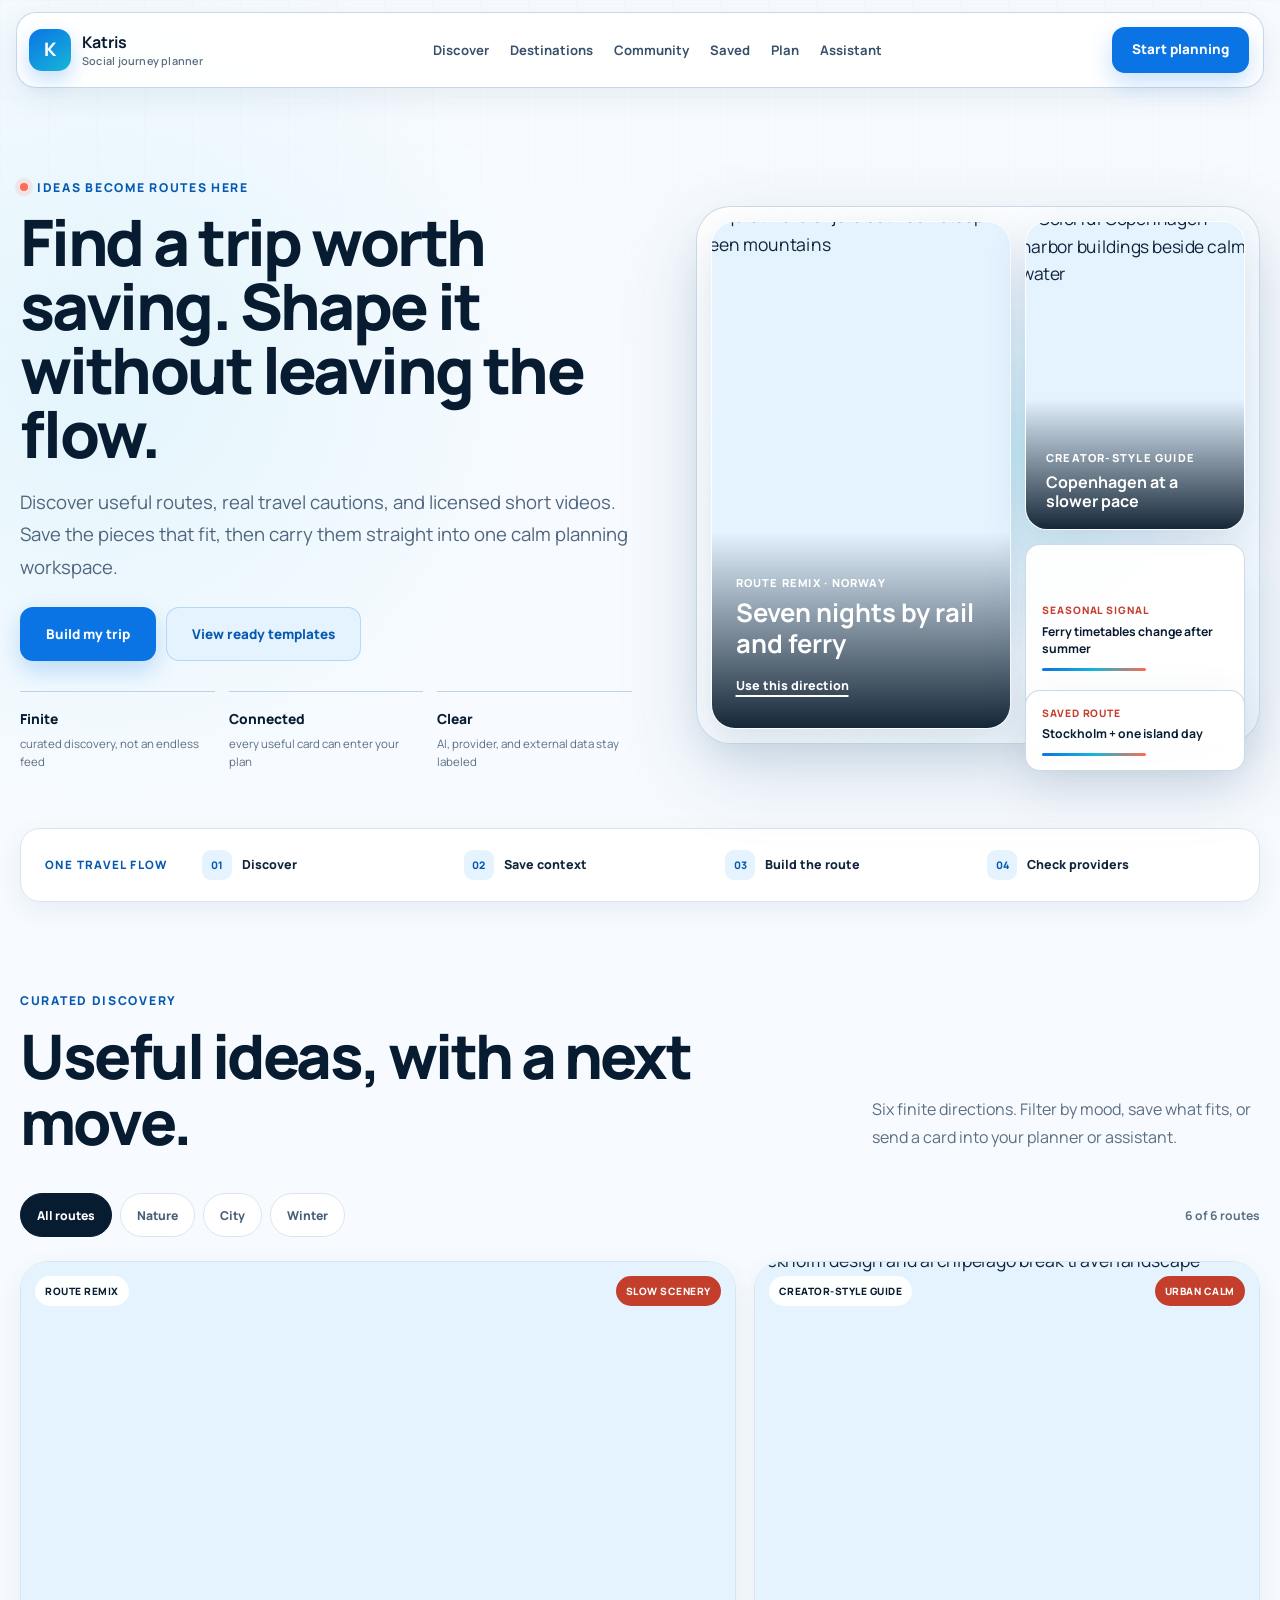
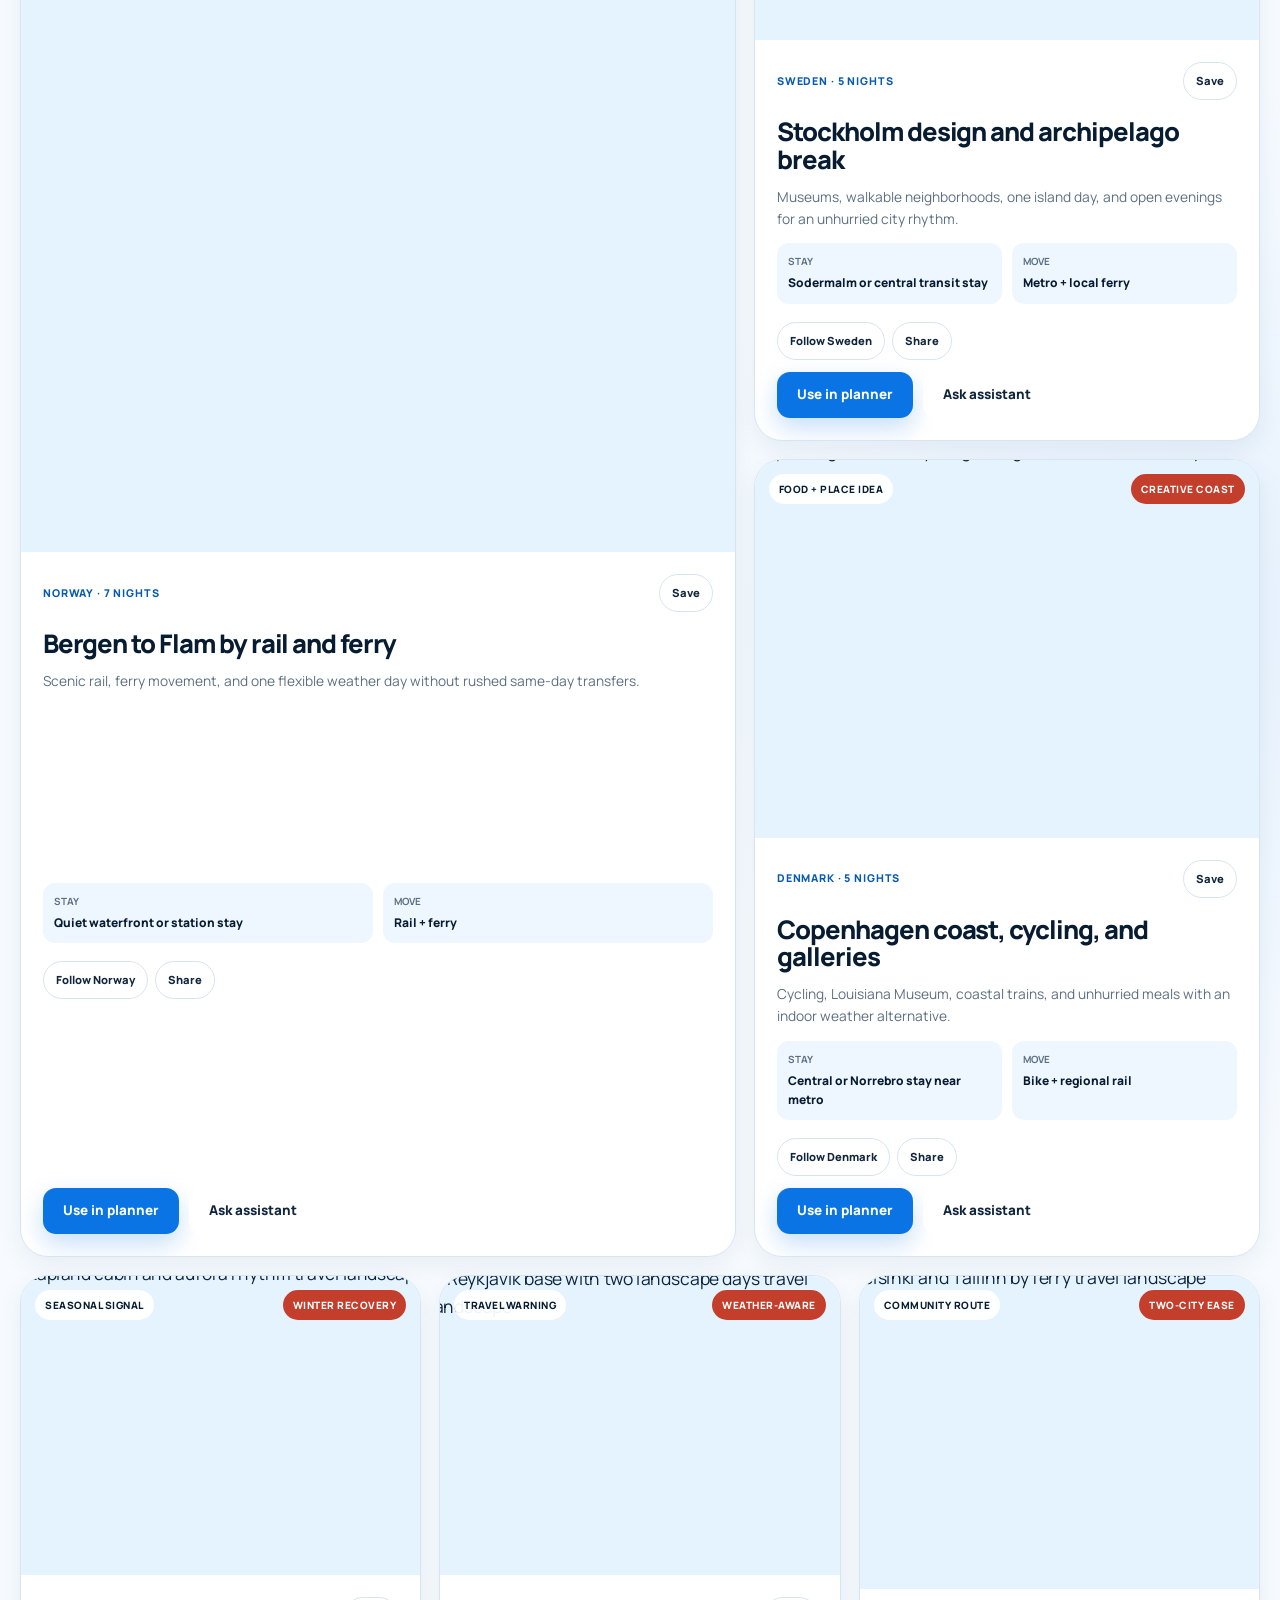
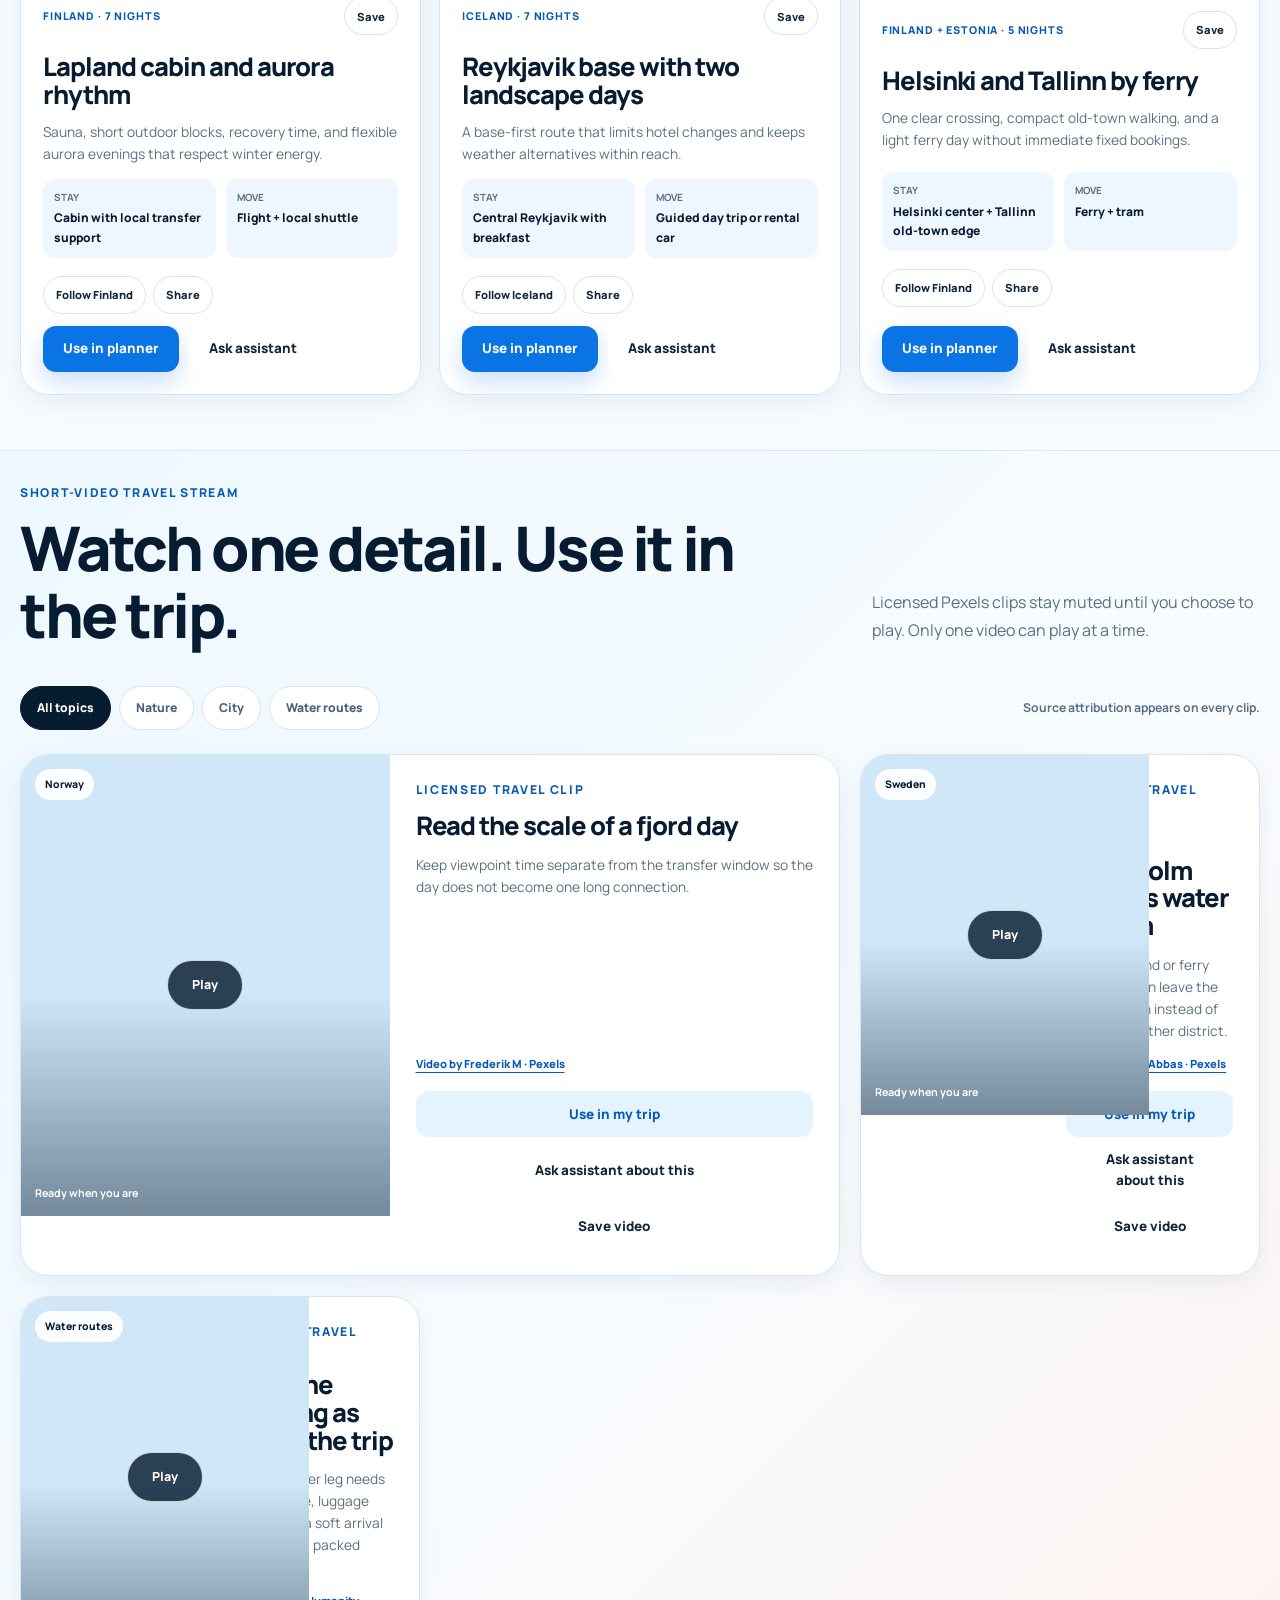
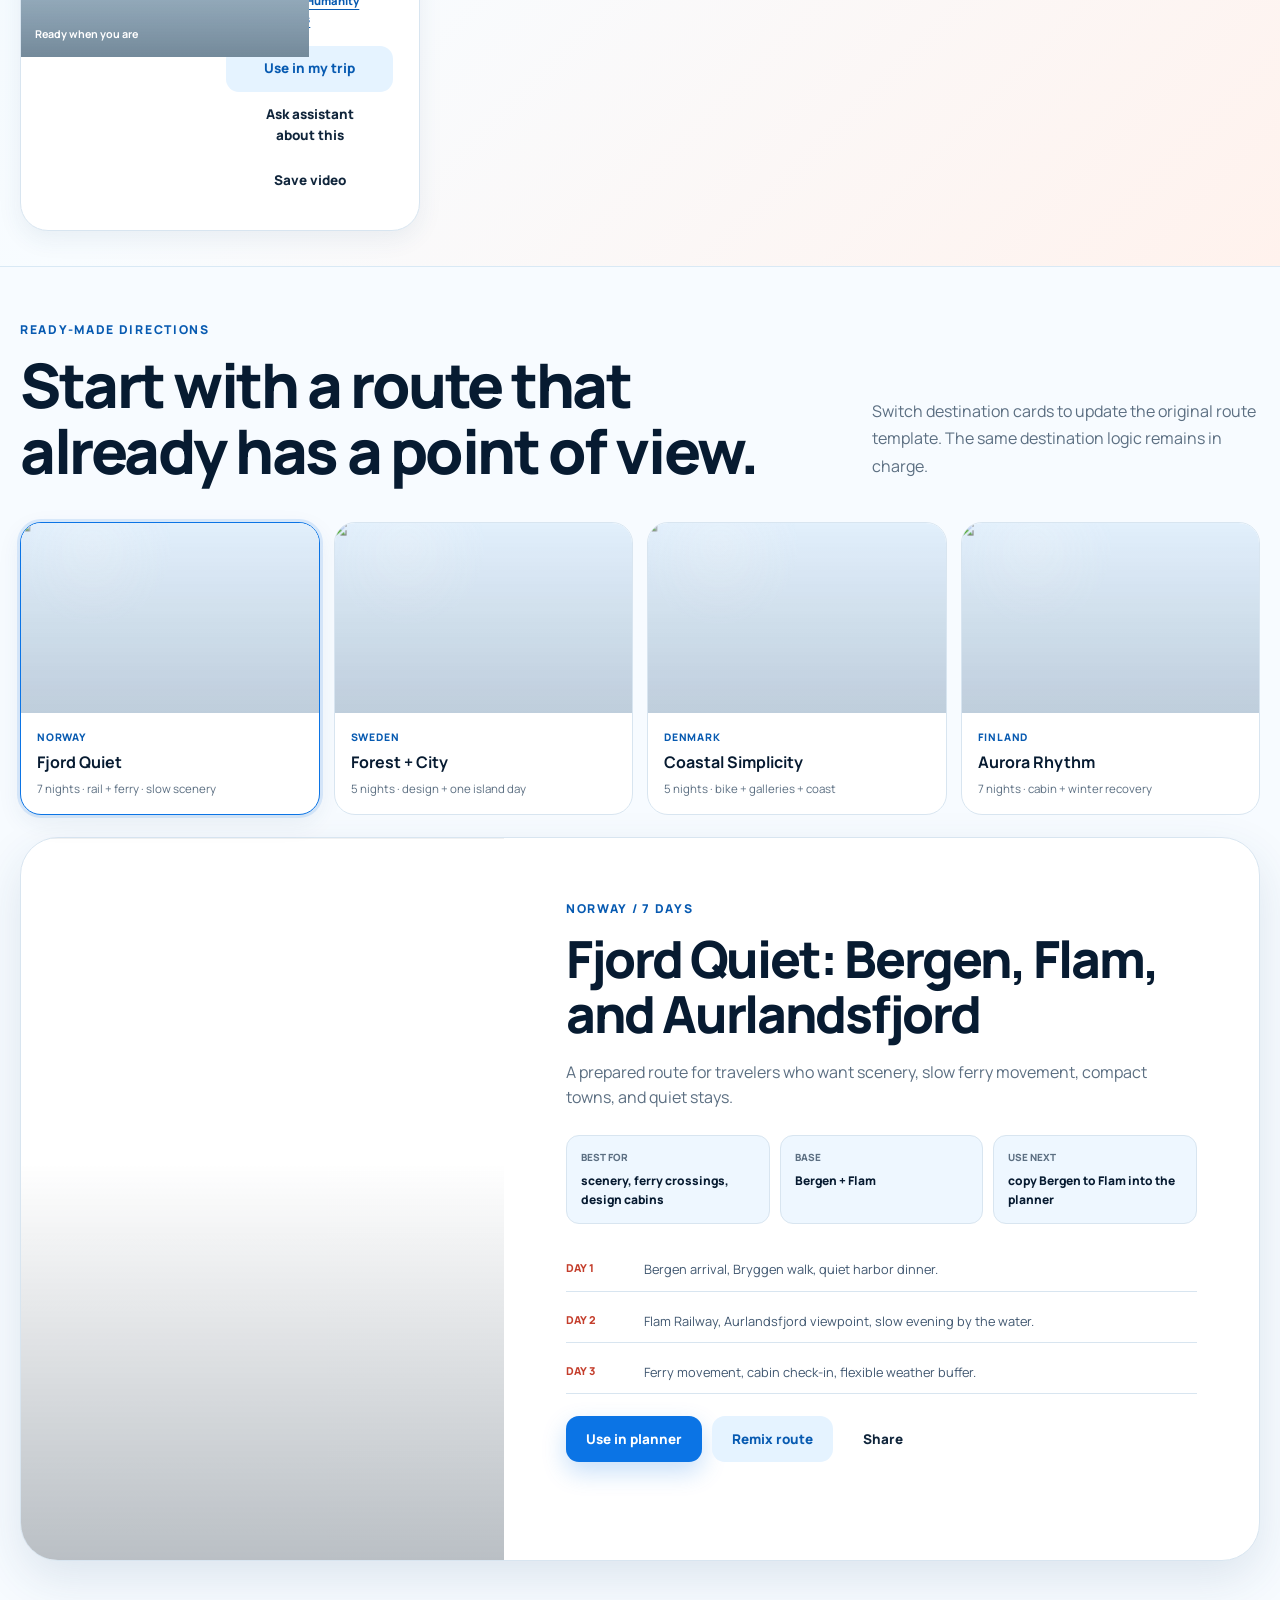
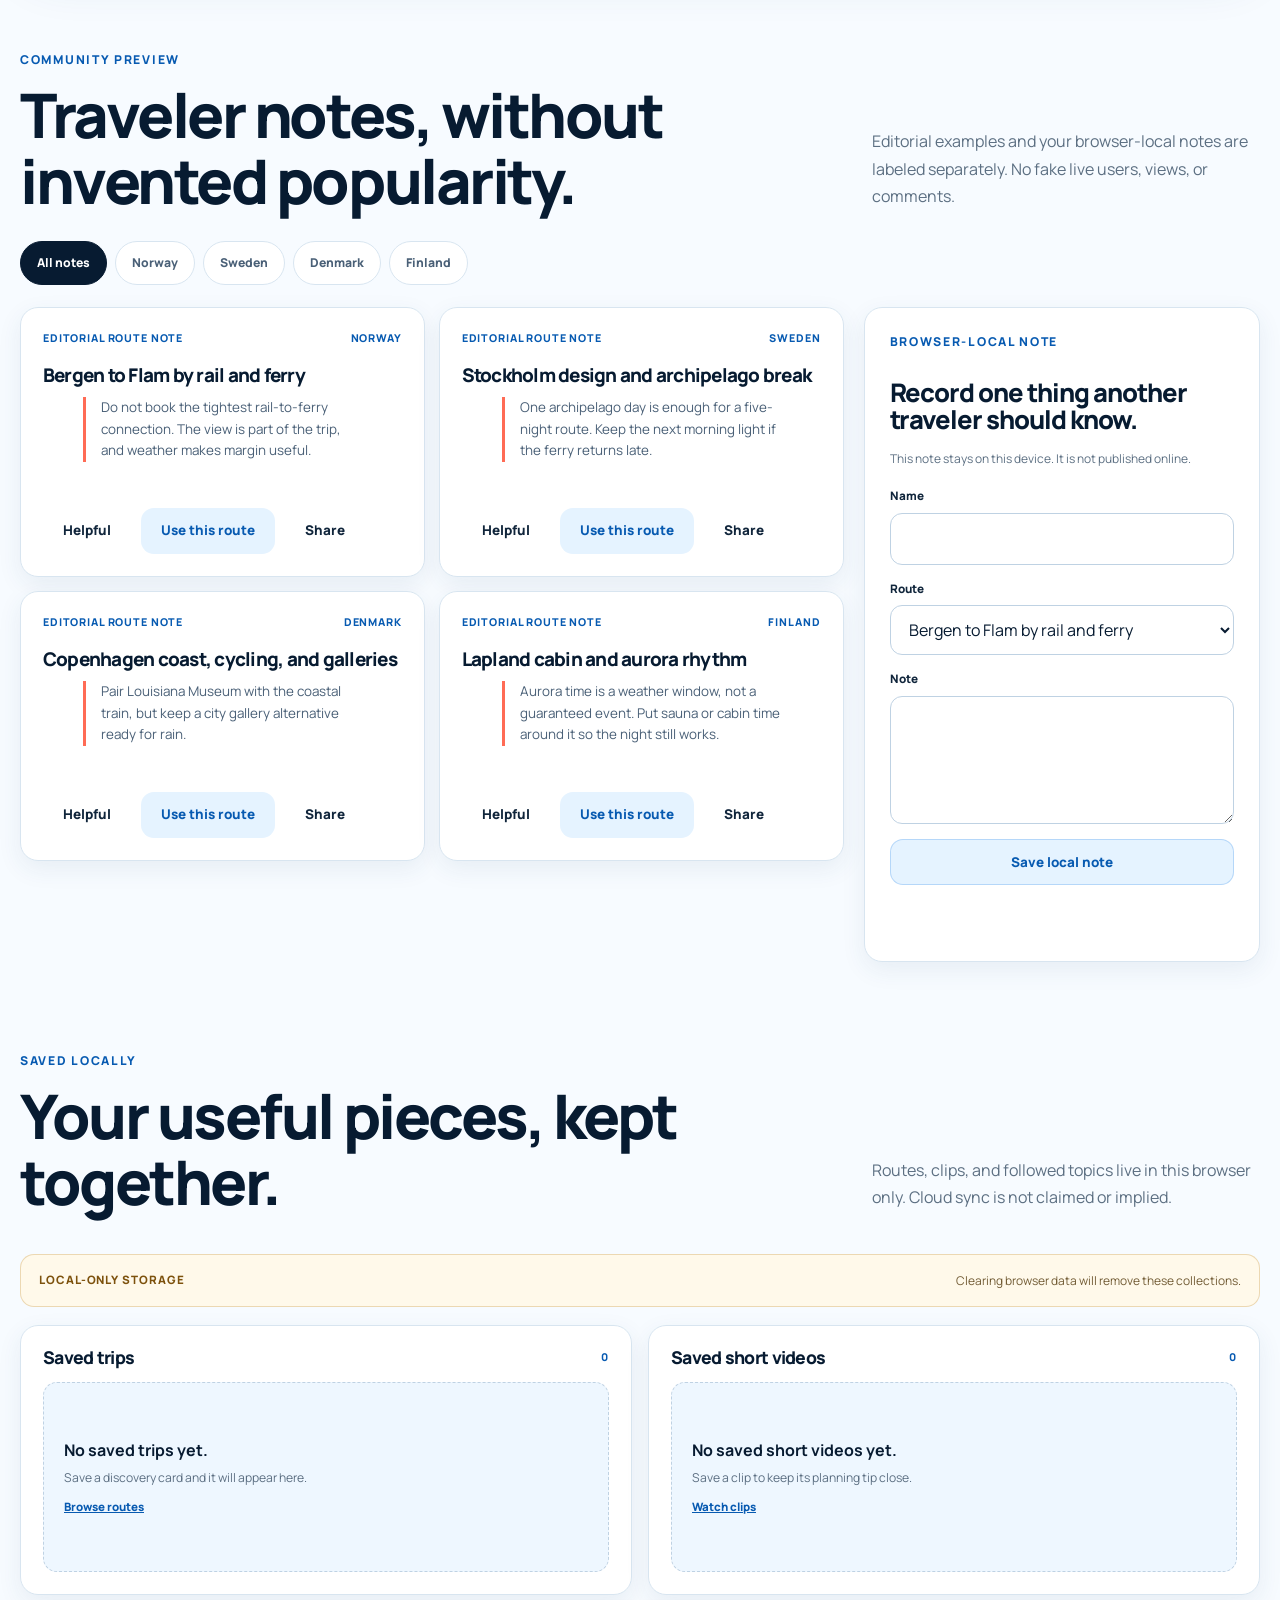
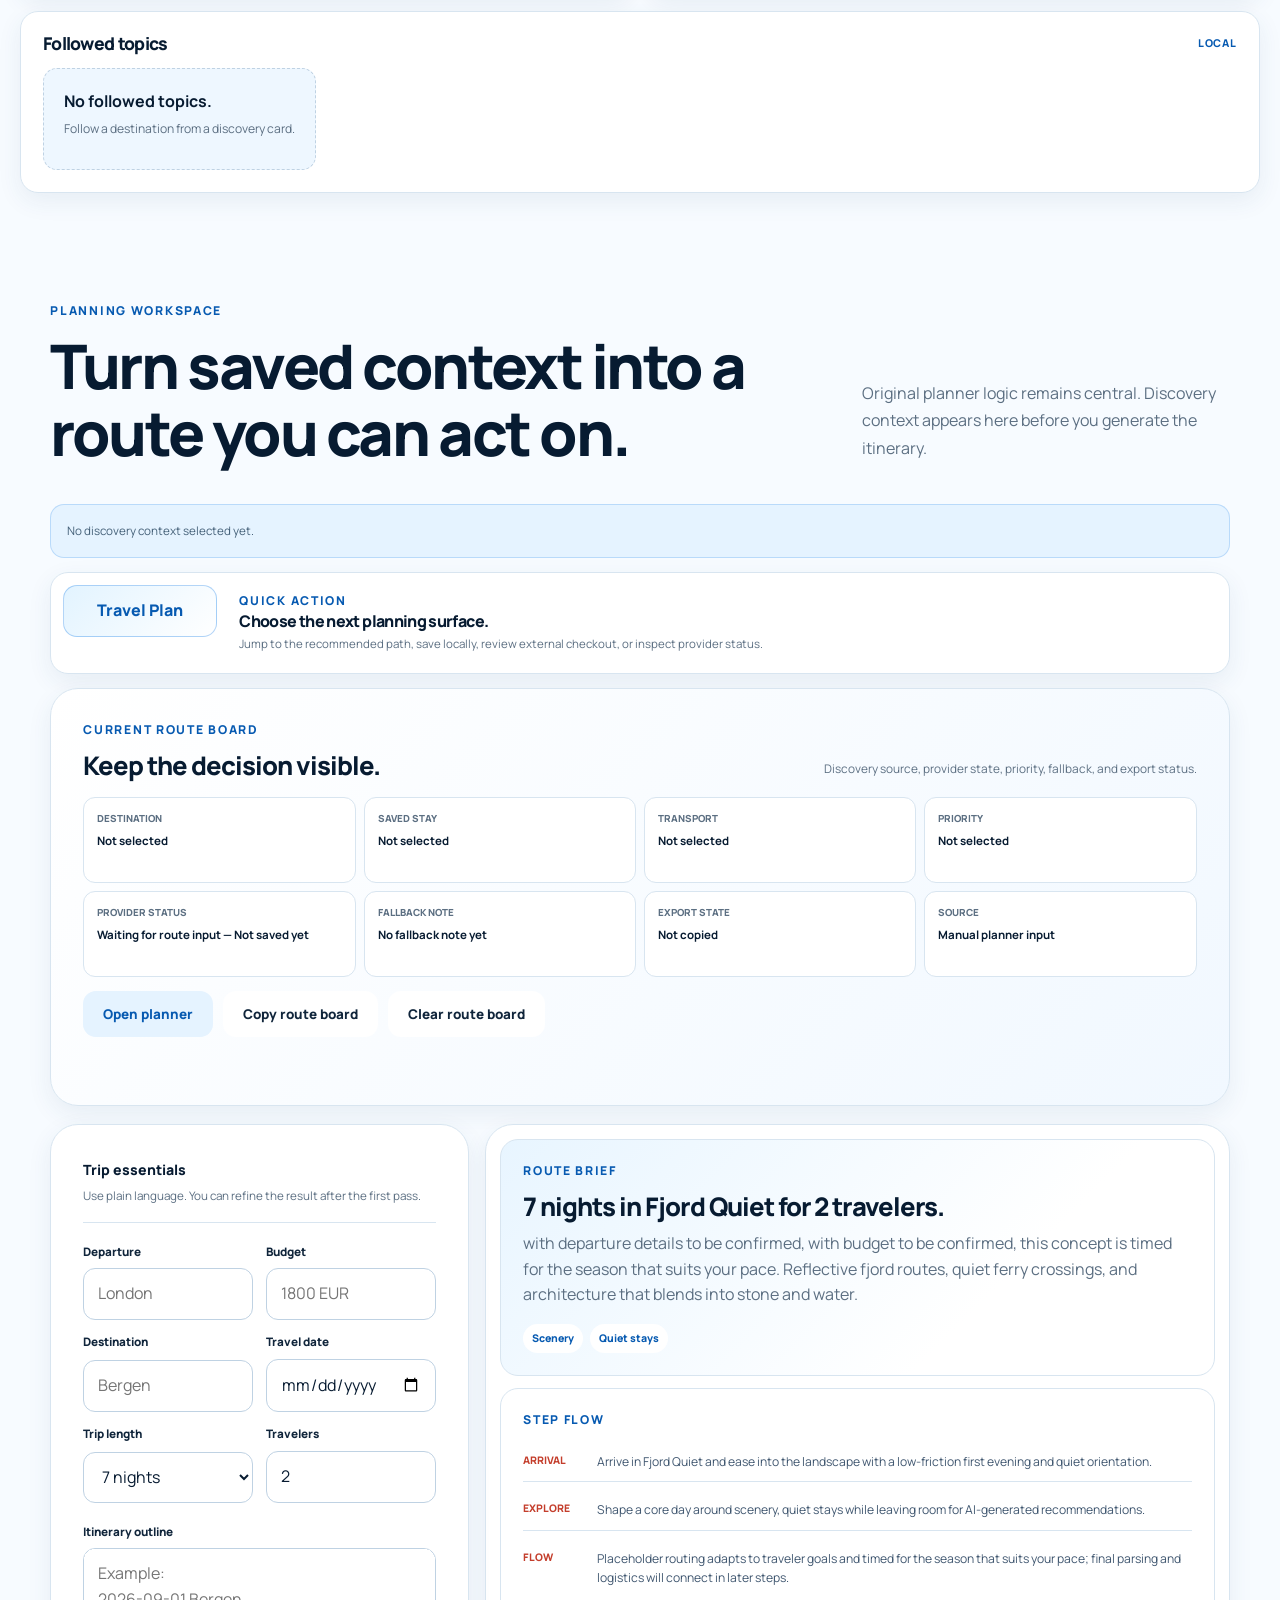
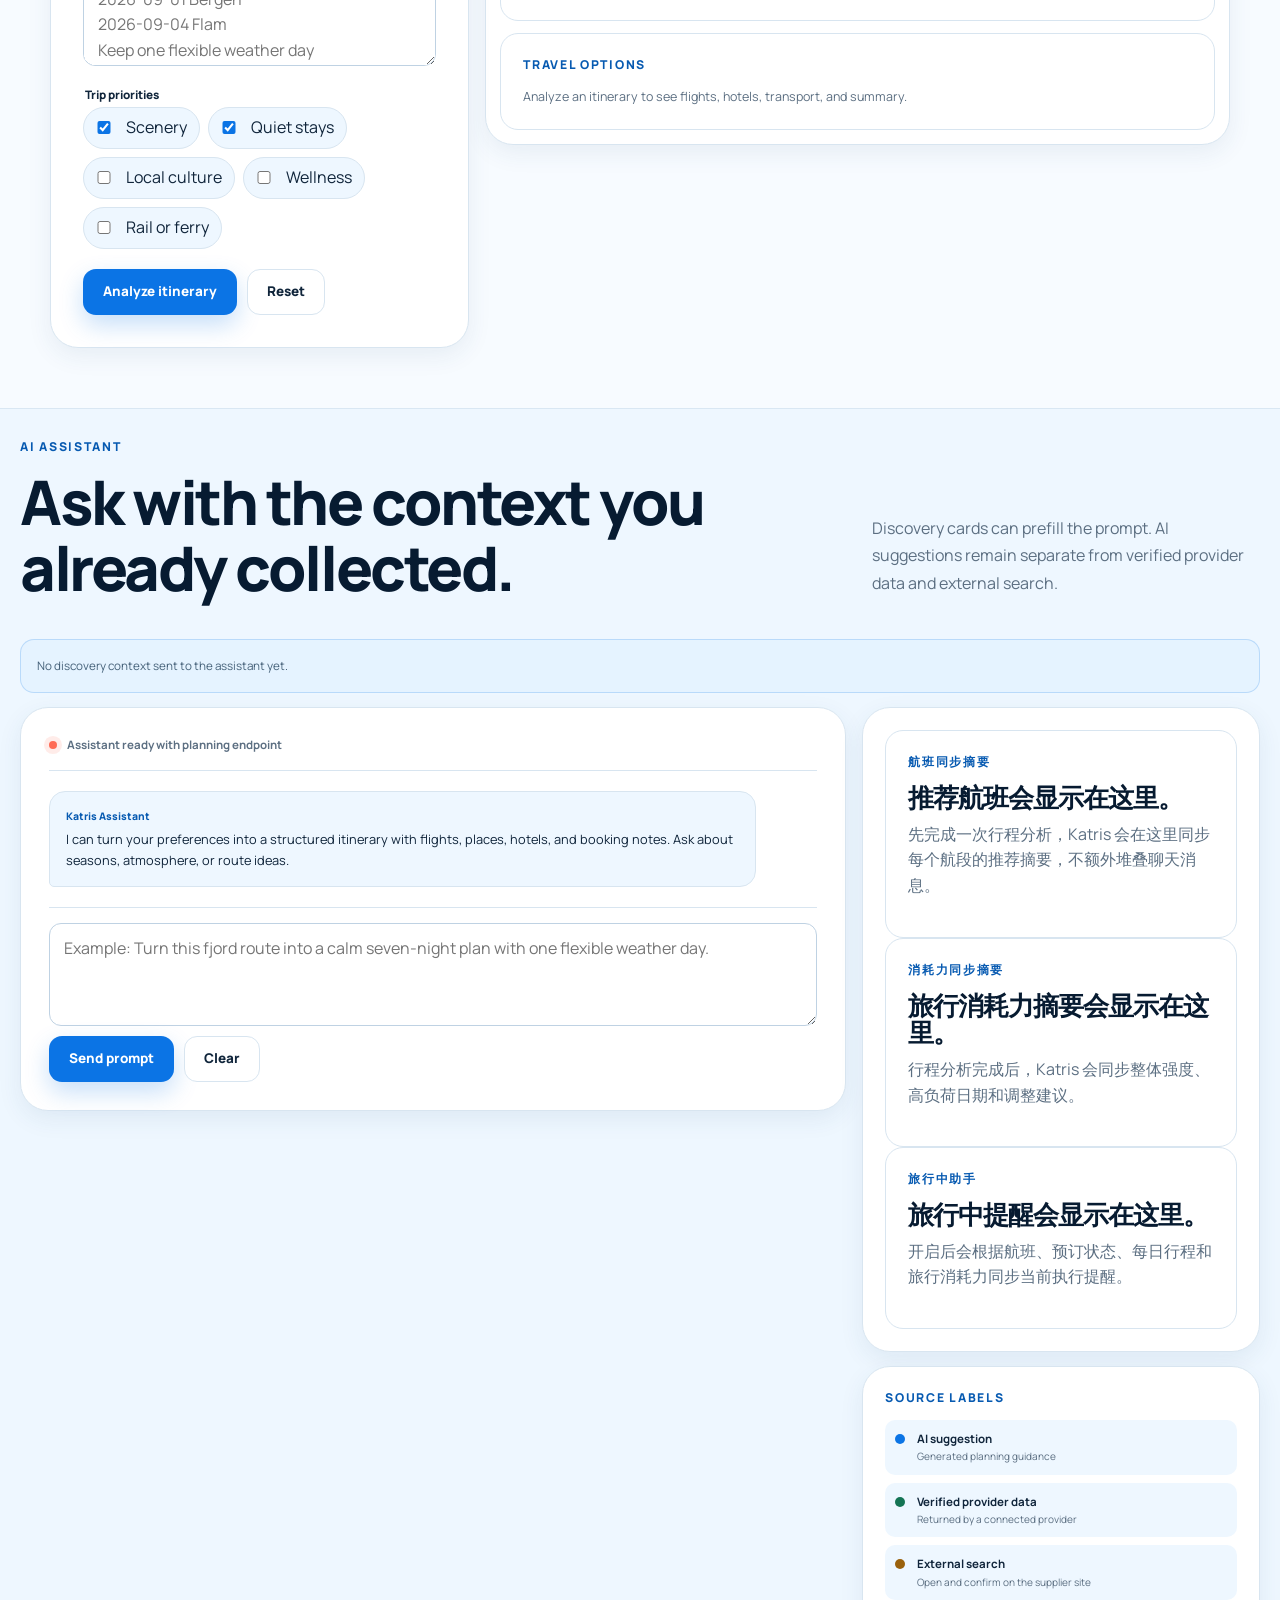
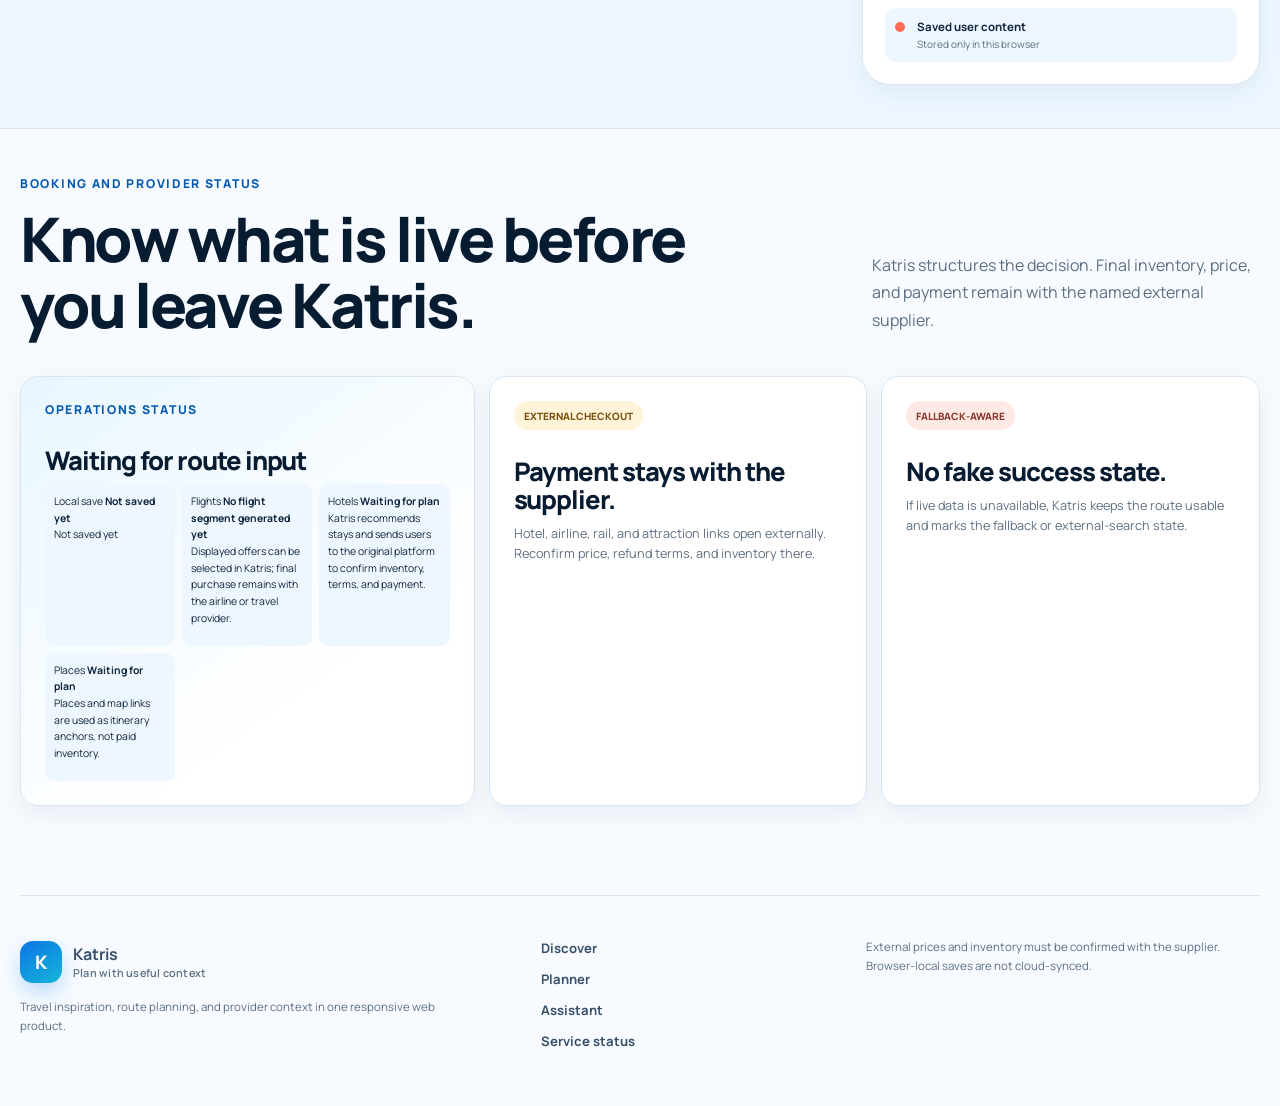
==== commit c3371863: "Animate all travel imagery" ====
--- a/app.html
+++ b/app.html
@@ -77,7 +77,6 @@
             class="motion-media"
             muted
             loop
-            autoplay
             playsinline
             preload="metadata"
             poster="https://images.unsplash.com/photo-1500534623283-312aade485b7?auto=format&amp;fit=crop&amp;w=1200&amp;q=88"
@@ -104,7 +103,6 @@
             class="motion-media"
             muted
             loop
-            autoplay
             playsinline
             preload="metadata"
             poster="https://images.unsplash.com/photo-1513622470522-26c3c8a854bc?auto=format&amp;fit=crop&amp;w=900&amp;q=86"
@@ -204,7 +202,7 @@
       <div class="destination-grid" role="group" aria-label="Destination moods">
         <button class="destination-card is-active" type="button" data-region="fjord" aria-pressed="true">
           <span class="destination-visual">
-            <video muted loop autoplay playsinline preload="metadata" poster="https://images.unsplash.com/photo-1500534623283-312aade485b7?auto=format&amp;fit=crop&amp;w=900&amp;q=84" aria-hidden="true">
+            <video muted loop playsinline preload="metadata" poster="https://images.unsplash.com/photo-1500534623283-312aade485b7?auto=format&amp;fit=crop&amp;w=900&amp;q=84" aria-hidden="true">
               <source src="https://www.pexels.com/download/video/5208612/" type="video/mp4" />
             </video>
             <img
@@ -220,7 +218,7 @@
 
         <button class="destination-card" type="button" data-region="forest" aria-pressed="false">
           <span class="destination-visual">
-            <video muted loop autoplay playsinline preload="metadata" poster="https://images.unsplash.com/photo-1509356843151-3e7d96241e11?auto=format&amp;fit=crop&amp;w=900&amp;q=84" aria-hidden="true">
+            <video muted loop playsinline preload="metadata" poster="https://images.unsplash.com/photo-1509356843151-3e7d96241e11?auto=format&amp;fit=crop&amp;w=900&amp;q=84" aria-hidden="true">
               <source src="https://www.pexels.com/download/video/12637601/" type="video/mp4" />
             </video>
             <img
@@ -236,7 +234,7 @@
 
         <button class="destination-card" type="button" data-region="coast" aria-pressed="false">
           <span class="destination-visual">
-            <video muted loop autoplay playsinline preload="metadata" poster="https://images.unsplash.com/photo-1513622470522-26c3c8a854bc?auto=format&amp;fit=crop&amp;w=900&amp;q=84" aria-hidden="true">
+            <video muted loop playsinline preload="metadata" poster="https://images.unsplash.com/photo-1513622470522-26c3c8a854bc?auto=format&amp;fit=crop&amp;w=900&amp;q=84" aria-hidden="true">
               <source src="https://www.pexels.com/download/video/13600132/" type="video/mp4" />
             </video>
             <img
@@ -252,7 +250,7 @@
 
         <button class="destination-card" type="button" data-region="aurora" aria-pressed="false">
           <span class="destination-visual">
-            <video muted loop autoplay playsinline preload="metadata" poster="https://images.unsplash.com/photo-1483347756197-71ef80e95f73?auto=format&amp;fit=crop&amp;w=900&amp;q=84" aria-hidden="true">
+            <video muted loop playsinline preload="metadata" poster="https://images.unsplash.com/photo-1483347756197-71ef80e95f73?auto=format&amp;fit=crop&amp;w=900&amp;q=84" aria-hidden="true">
               <source src="https://www.pexels.com/download/video/5701989/" type="video/mp4" />
             </video>
             <img
@@ -581,5 +579,6 @@
   <script src="script.js" defer></script>
   <script src="features.js" defer></script>
   <script src="hero-gsap.js" defer></script>
+  <script src="image-motion.js" defer></script>
 </body>
 </html>
--- a/style.css
+++ b/style.css
@@ -1447,6 +1447,95 @@
   object-fit: cover;
 }
 
+/* Figma motion system: every image drifts only while it is near the viewport. */
+img[data-image-motion="ready"],
+video[data-image-motion="ready"] {
+  --image-motion-from: translate3d(-1.2%, -0.4%, 0) scale(1.025);
+  --image-motion-to: translate3d(1.8%, 0.8%, 0) scale(1.09);
+  animation: katris-image-drift var(--image-motion-duration, 18000ms) cubic-bezier(0.45, 0, 0.55, 1) var(--image-motion-delay, 0ms) infinite alternate both;
+  animation-play-state: paused;
+  backface-visibility: hidden;
+  transform: var(--image-motion-from);
+  transform-origin: center;
+}
+
+img[data-image-motion-variant="west"],
+video[data-image-motion-variant="west"] {
+  --image-motion-from: translate3d(1.4%, -0.5%, 0) scale(1.03);
+  --image-motion-to: translate3d(-1.8%, 0.9%, 0) scale(1.095);
+}
+
+img[data-image-motion-variant="vertical"],
+video[data-image-motion-variant="vertical"] {
+  --image-motion-from: translate3d(-0.4%, 1.2%, 0) scale(1.025);
+  --image-motion-to: translate3d(0.7%, -1.7%, 0) scale(1.085);
+}
+
+img[data-image-motion-variant="diagonal"],
+video[data-image-motion-variant="diagonal"] {
+  --image-motion-from: translate3d(-1.3%, 1.1%, 0) scale(1.03);
+  --image-motion-to: translate3d(1.5%, -1.3%, 0) scale(1.08);
+}
+
+img[data-image-motion="ready"].is-image-motion-active,
+video[data-image-motion="ready"].is-image-motion-active {
+  animation-play-state: running;
+  will-change: transform;
+}
+
+.template-media[data-image-motion="ready"].is-image-motion-active {
+  animation-play-state: running;
+  will-change: background-position;
+}
+
+.template-media[data-image-motion="ready"] {
+  animation: katris-background-drift var(--image-motion-duration, 20000ms) cubic-bezier(0.45, 0, 0.55, 1) var(--image-motion-delay, 0ms) infinite alternate both;
+  animation-play-state: paused;
+  background-position: center, 46% 50%;
+  will-change: auto;
+}
+
+.template-media[data-image-motion-variant="west"] {
+  --image-background-from: center, 55% 49%;
+  --image-background-to: center, 45% 52%;
+}
+
+.template-media[data-image-motion-variant="vertical"] {
+  --image-background-from: center, 50% 44%;
+  --image-background-to: center, 50% 56%;
+}
+
+.template-media[data-image-motion-variant="diagonal"] {
+  --image-background-from: center, 45% 55%;
+  --image-background-to: center, 55% 45%;
+}
+
+.discovery-media img[data-image-motion="ready"] {
+  transition: filter 300ms ease;
+}
+
+.discovery-card:hover .discovery-media img[data-image-motion="ready"] {
+  filter: saturate(1.06) contrast(1.02);
+}
+
+@keyframes katris-image-drift {
+  from {
+    transform: var(--image-motion-from);
+  }
+  to {
+    transform: var(--image-motion-to);
+  }
+}
+
+@keyframes katris-background-drift {
+  from {
+    background-position: var(--image-background-from, center, 46% 50%);
+  }
+  to {
+    background-position: var(--image-background-to, center, 54% 51%);
+  }
+}
+
 .saved-card span,
 .saved-card p {
   color: var(--muted);
@@ -2944,6 +3033,18 @@
     scroll-behavior: auto;
   }
 
+  img[data-image-motion="ready"],
+  video[data-image-motion="ready"],
+  .template-media[data-image-motion="ready"] {
+    animation: none !important;
+    transform: none !important;
+    will-change: auto !important;
+  }
+
+  .template-media[data-image-motion="ready"] {
+    background-position: center, center !important;
+  }
+
   *,
   *::before,
   *::after {
